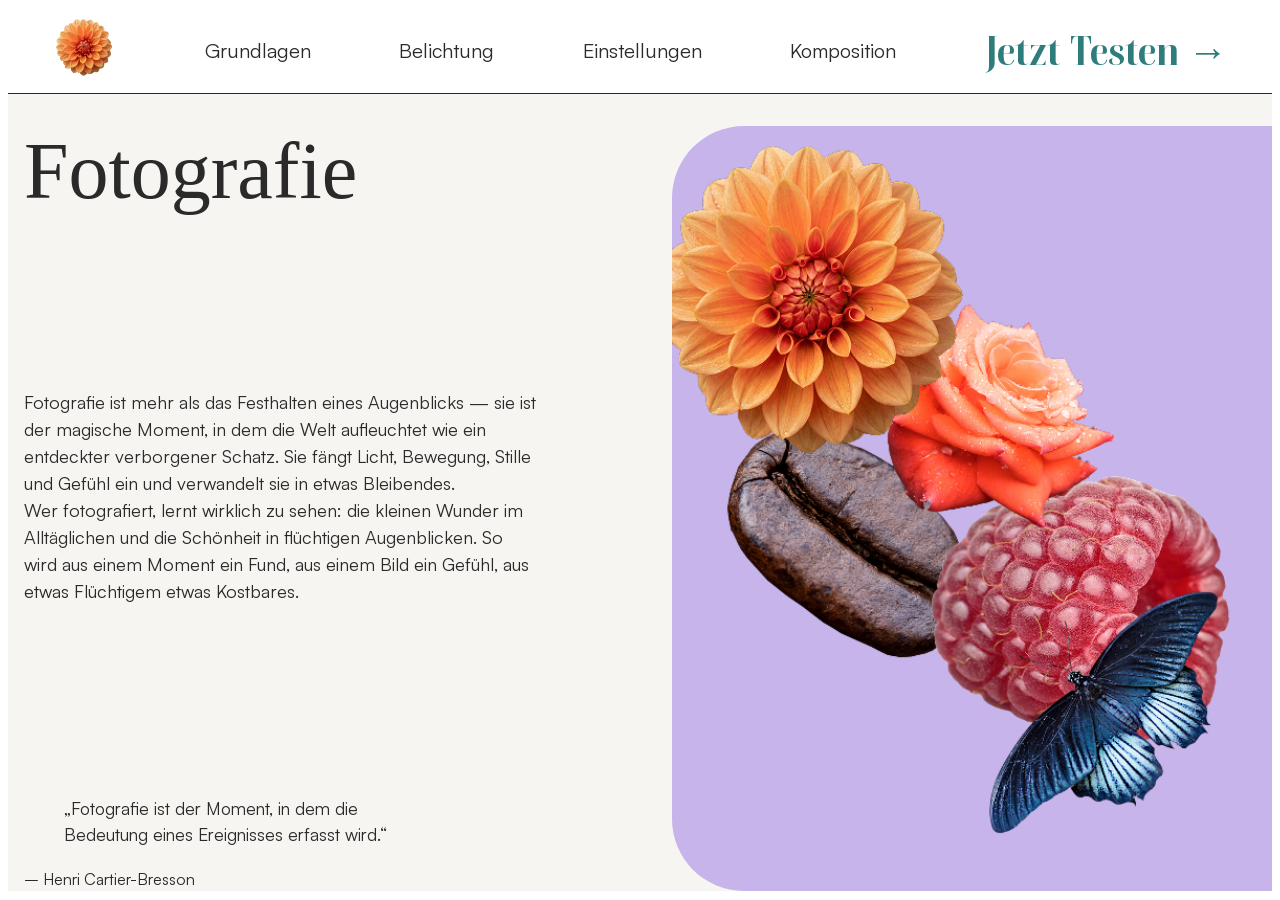
==== index.html @ fbe644ec "Add content and styling of hero-section" ====
<!DOCTYPE html>
<html lang="en">
<head>
    <meta charset="UTF-8">
    <meta name="viewport" content="width=device-width, initial-scale=1.0">
    <title>Document</title>
    <link rel="stylesheet" href="./styles.css">
</head>
<body>
    <header>
        <a href="./index.html"><img src="./img/figma/dalie_ausgeschnitten.png" alt="Dalie augeschnitten" class="icon"></a>
        <a href="./pages/grundlagen.html">Grundlagen</a>
        <a href="./pages/belichtung.html">Belichtung</a>
        <a href="./pages/einstellungen.html">Einstellungen</a>
        <a href="./pages/komposition.html">Komposition</a>
        <a href="./pages/einstellungen.html" class="callToAction">Jetzt Testen →</a>
    </header>

    <section class="photo-section">
  <div class="photo-text">
    <h2>Fotografie</h2>

    <p>
      Fotografie ist mehr als das Festhalten eines Augenblicks — sie ist der
      magische Moment, in dem die Welt aufleuchtet wie ein entdeckter verborgener
      Schatz. Sie fängt Licht, Bewegung, Stille und Gefühl ein und verwandelt sie
      in etwas Bleibendes. <br>
      Wer fotografiert, lernt wirklich zu sehen: die kleinen Wunder im
      Alltäglichen und die Schönheit in flüchtigen Augenblicken. So wird aus
      einem Moment ein Fund, aus einem Bild ein Gefühl, aus etwas Flüchtigem
      etwas Kostbares.
    </p>


    <div class="qoute">
        <blockquote>
          „Fotografie ist der Moment, in dem die Bedeutung eines Ereignisses erfasst wird.“
        </blockquote>
        <span class="author">– Henri Cartier-Bresson</span>
    </div>
  </div>

  <div class="photo-visual">
    <img src="./img/figma/hero-collage.png" alt="Collage aus Blume, Rose, Kaffeebohne, Himbeere und Schmetterling">
  </div>
</section>
</body>
</html>
---- styles.css ----
@font-face {
  font-family: 'Boska-Variable';
  src: url('../fonts/boska/Boska-Variable.woff2') format('woff2'),
       url('../fonts/boska/Boska-Variable.woff') format('woff'),
       url('../fonts/boska/Boska-Variable.ttf') format('truetype');
  font-weight: 200 900;
  font-display: swap;
  font-style: normal;
}

@font-face {
  font-family: 'Boska-VariableItalic';
  src: url('../fonts/boska/Boska-VariableItalic.woff2') format('woff2'),
       url('../fonts/boska/Boska-VariableItalic.woff') format('woff'),
       url('../fonts/boska/Boska-VariableItalic.ttf') format('truetype');
  font-weight: 200 900;
  font-display: swap;
  font-style: italic;
}

@font-face {
  font-family: 'Satoshi-Variable';
  src: url('../fonts/satoshi/Satoshi-Variable.woff2') format('woff2'),
       url('../fonts/satoshi/Satoshi-Variable.woff') format('woff'),
       url('../fonts/satoshi/Satoshi-Variable.ttf') format('truetype');
  font-weight: 300 900;
  font-display: swap;
  font-style: normal;
}

@font-face {
  font-family: 'Satoshi-VariableItalic';
  src: url('../fonts/satoshi/Satoshi-VariableItalic.woff2') format('woff2'),
       url('../fonts/satoshi/Satoshi-VariableItalic.woff') format('woff'),
       url('../fonts/satoshi/Satoshi-VariableItalic.ttf') format('truetype');
  font-weight: 300 900;
  font-display: swap;
  font-style: italic;
}



:root {
    --primary: #5F8F7B;
    --secundary: #2F7C7C;
    --background: #F6F5F1;
    --kreativ-akzent: #B8A7D9;
    --text: #2A2A2A;
}

img {
    max-width: 50vw;
}

h1 {
    font-family: Boska-Variable
}

p {
    font-family: Satoshi-Variable;
}

/* Header Styling */

header {
    display: flex;
    flex-direction: row;
    align-items: center;
    justify-content: space-around;
    border: var(--text),1px , solid;
    border-top-style: none;
    border-right-style: none;
    border-bottom-style: solid;
    border-left-style: none;
}

header a {
    text-decoration: none;
    color: var(--text);
    font-size: 20px;
    text-align: center;
    font-family: Satoshi-Variable;

}

.icon {
    width: 64px;
}

header .callToAction {
    font-size: 40px;
    color: var(--secundary);
    font-weight: bold;
    font-family: Boska-Variable;
}

/* Header Styling */

/* Hero Banner */

.photo-section {
  display: grid;
  grid-template-columns: 1fr 1fr;
  align-items: stretch;
  gap: 4rem;
  padding-top: 2rem;
  background: var(--background);
  min-height: 85vh;
}

.photo-text {
  display: flex;
  flex-direction: column;
  justify-content: space-between;
  padding-left: 1rem;
}

.photo-text h2 {
  margin: 0;
  font-size: 80px;
  font-family: "Cormorant Garamond", serif;
  font-weight: 500;
  color: var(--text);
}

.photo-text p {
  max-width: 32rem;
  line-height: 1.5;
  color: var(--text);
  font-size: 2vh;
}

.photo-text .qoute {
  margin: 0;
  max-width: 28rem;
  font-size: 1.1rem;
  line-height: 1.5;
  color: var(--text);
  font-family: Satoshi-Variable;
}

.photo-text .author {
  margin-top: 1rem;
  font-size: 1rem;
  color: var(--text);
}

.photo-visual {
  background: #c6b4ea;
  border-top-left-radius: 4.5rem;
  border-bottom-left-radius: 4.5rem;
  overflow: hidden;
  display: flex;
  align-items: center;
  justify-content: center;
  min-height: 650px;
}

.photo-visual img {
  height: 100%;
  object-fit: contain;
  display: block;
}

/* Ende Hero-Banner */

/* Styling Intention */
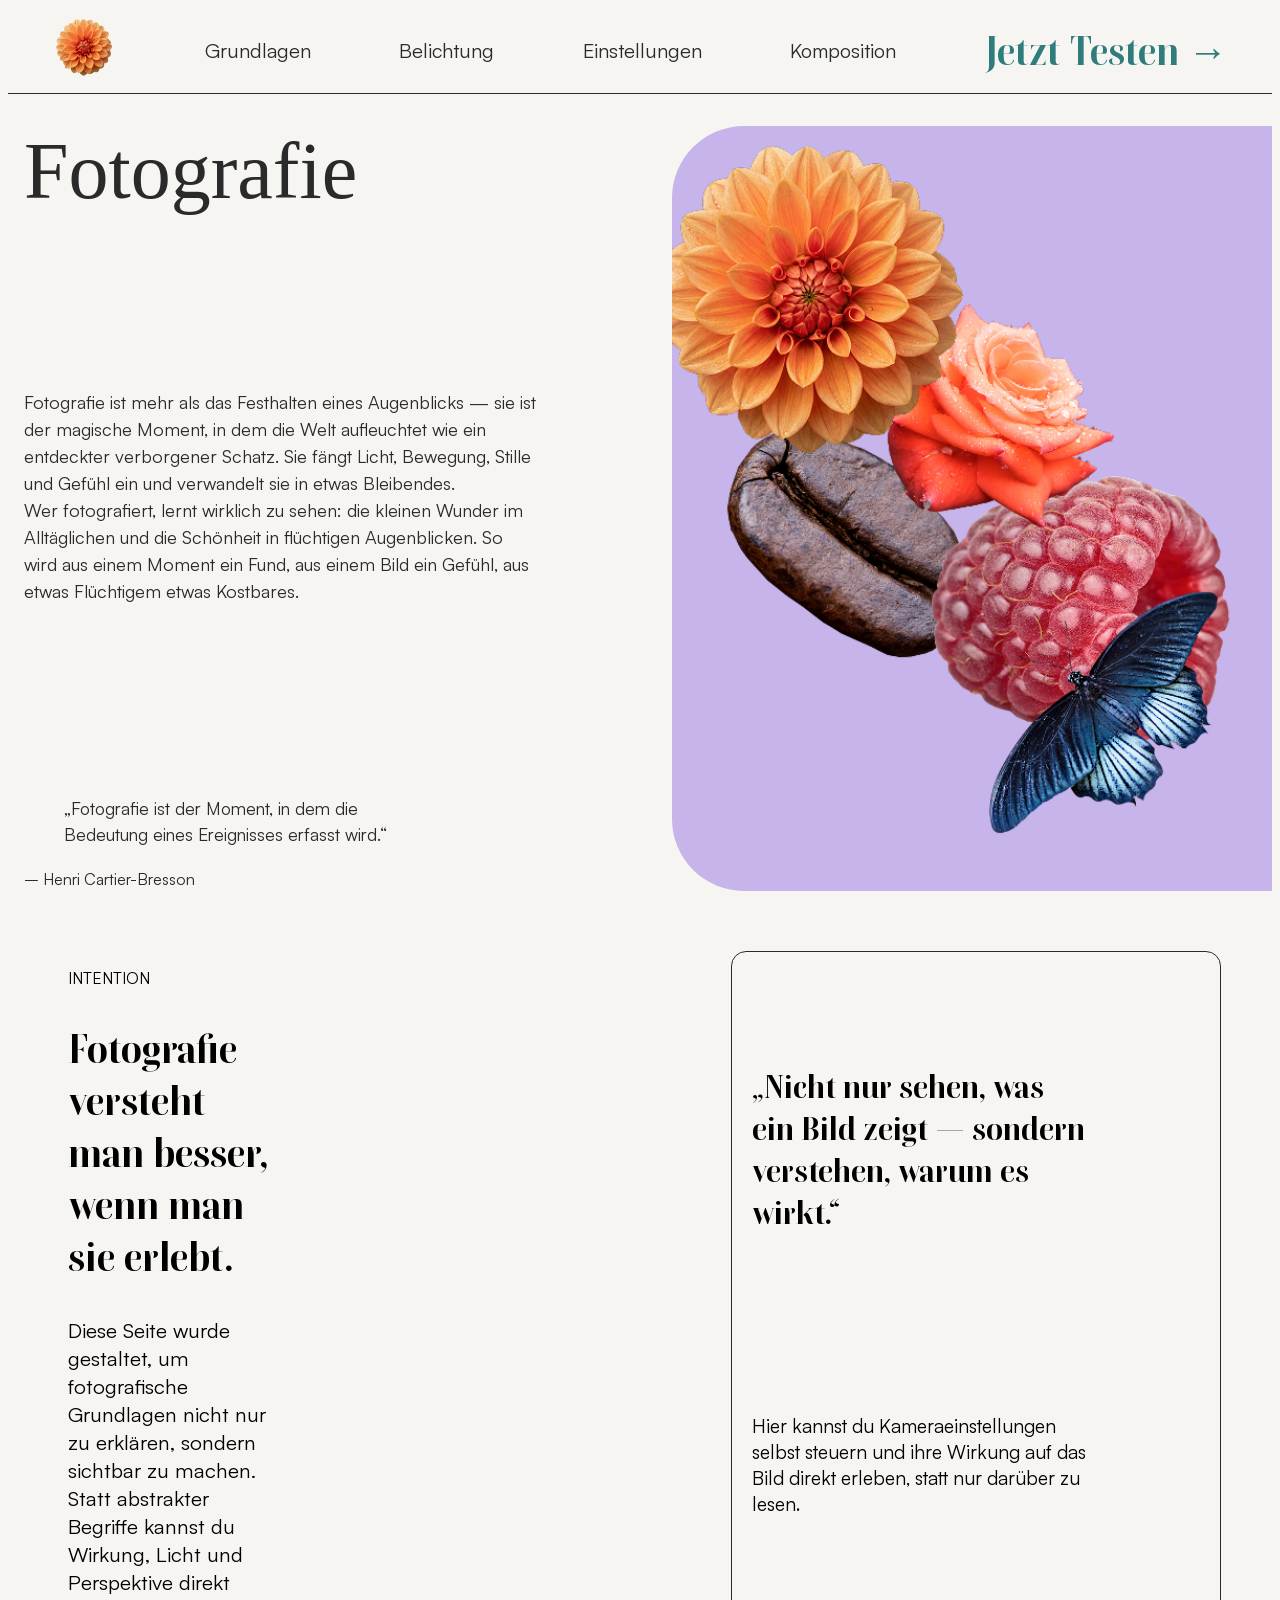
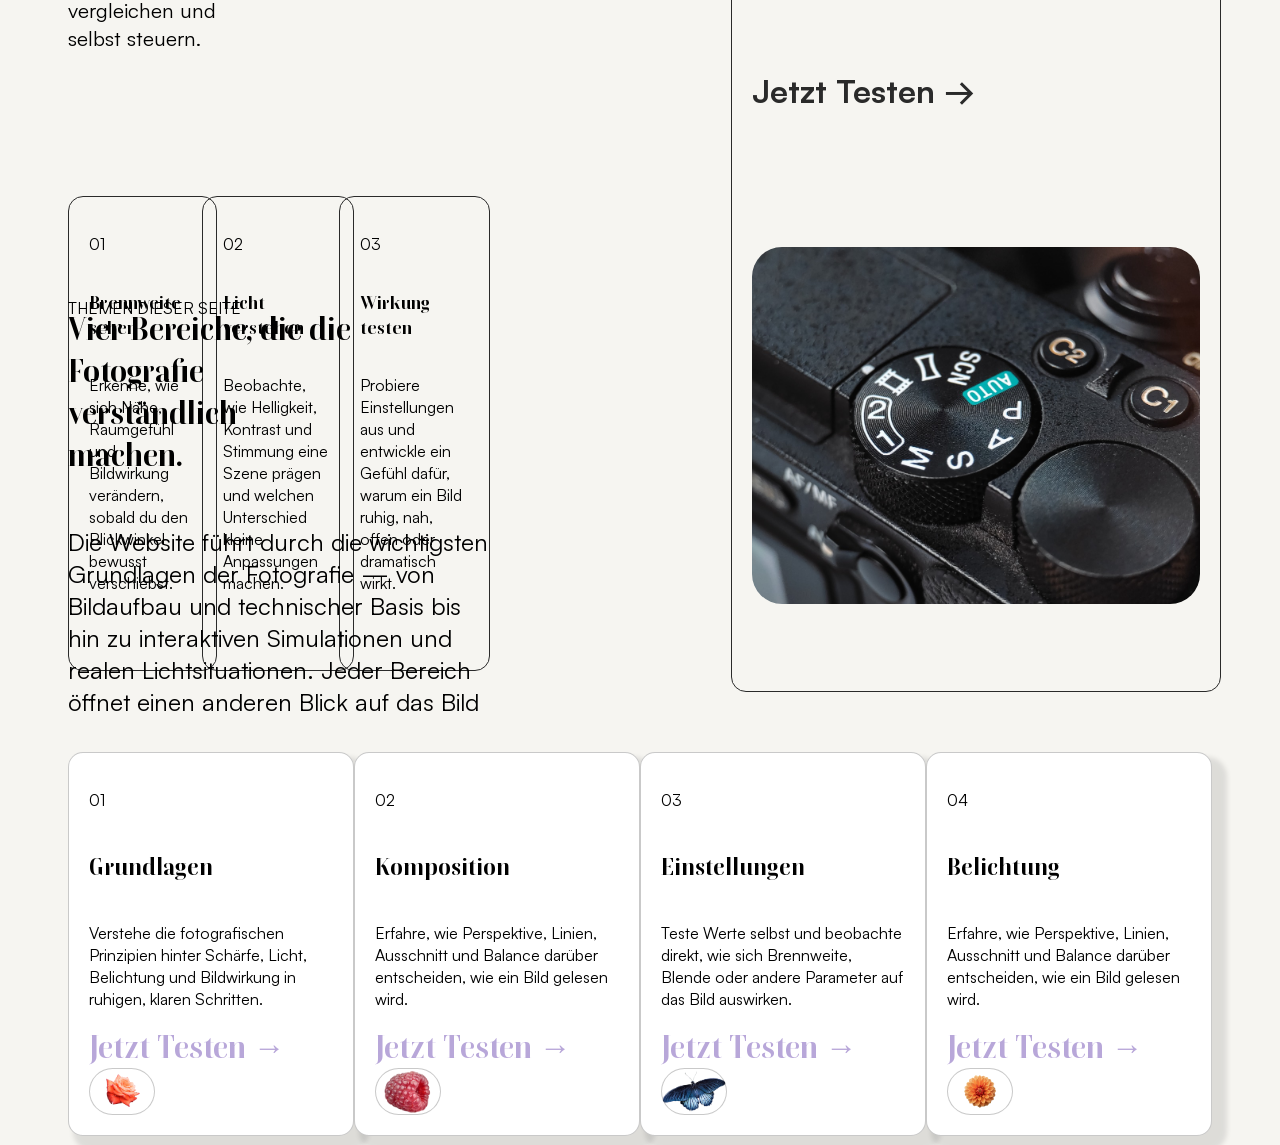
==== commit 9f4bac88: "Add styling to intention and topic section" ====
--- a/index.html
+++ b/index.html
@@ -7,42 +7,121 @@
     <link rel="stylesheet" href="./styles.css">
 </head>
 <body>
-    <header>
-        <a href="./index.html"><img src="./img/figma/dalie_ausgeschnitten.png" alt="Dalie augeschnitten" class="icon"></a>
-        <a href="./pages/grundlagen.html">Grundlagen</a>
-        <a href="./pages/belichtung.html">Belichtung</a>
-        <a href="./pages/einstellungen.html">Einstellungen</a>
-        <a href="./pages/komposition.html">Komposition</a>
-        <a href="./pages/einstellungen.html" class="callToAction">Jetzt Testen →</a>
-    </header>
+  <header>
+      <a href="./index.html"><img src="./img/figma/dalie_ausgeschnitten.png" alt="Dalie augeschnitten" class="icon"></a>
+      <a href="./pages/grundlagen.html">Grundlagen</a>
+      <a href="./pages/belichtung.html">Belichtung</a>
+      <a href="./pages/einstellungen.html">Einstellungen</a>
+      <a href="./pages/komposition.html">Komposition</a>
+      <a href="./pages/einstellungen.html" class="callToAction">Jetzt Testen →</a>
+  </header>
 
-    <section class="photo-section">
-  <div class="photo-text">
-    <h2>Fotografie</h2>
+  <section class="photo-section">
+<div class="photo-text">
+  <h2>Fotografie</h2>
 
-    <p>
-      Fotografie ist mehr als das Festhalten eines Augenblicks — sie ist der
-      magische Moment, in dem die Welt aufleuchtet wie ein entdeckter verborgener
-      Schatz. Sie fängt Licht, Bewegung, Stille und Gefühl ein und verwandelt sie
-      in etwas Bleibendes. <br>
-      Wer fotografiert, lernt wirklich zu sehen: die kleinen Wunder im
-      Alltäglichen und die Schönheit in flüchtigen Augenblicken. So wird aus
-      einem Moment ein Fund, aus einem Bild ein Gefühl, aus etwas Flüchtigem
-      etwas Kostbares.
-    </p>
+  <p>
+    Fotografie ist mehr als das Festhalten eines Augenblicks — sie ist der
+    magische Moment, in dem die Welt aufleuchtet wie ein entdeckter verborgener
+    Schatz. Sie fängt Licht, Bewegung, Stille und Gefühl ein und verwandelt sie
+    in etwas Bleibendes. <br>
+    Wer fotografiert, lernt wirklich zu sehen: die kleinen Wunder im
+    Alltäglichen und die Schönheit in flüchtigen Augenblicken. So wird aus
+    einem Moment ein Fund, aus einem Bild ein Gefühl, aus etwas Flüchtigem
+    etwas Kostbares.
+  </p>
 
 
-    <div class="qoute">
-        <blockquote>
-          „Fotografie ist der Moment, in dem die Bedeutung eines Ereignisses erfasst wird.“
-        </blockquote>
-        <span class="author">– Henri Cartier-Bresson</span>
+  <div class="qoute">
+      <blockquote>
+        „Fotografie ist der Moment, in dem die Bedeutung eines Ereignisses erfasst wird.“
+      </blockquote>
+      <span class="author">– Henri Cartier-Bresson</span>
+  </div>
+</div>
+
+<div class="photo-visual">
+  <img src="./img/figma/hero-collage.png" alt="Collage aus Blume, Rose, Kaffeebohne, Himbeere und Schmetterling">
+</div>
+  </section>
+
+  <section class="intention">
+    <div class="intentionText">
+      <div class="intentionTextContainer">
+        <p class="eyebrow">INTENTION</p>
+        <h2 class="intentionHeading">Fotografie versteht man besser, wenn man sie erlebt.</h2>
+        <p class="intentionCopy">Diese Seite wurde gestaltet, um fotografische Grundlagen nicht nur zu erklären, sondern sichtbar zu machen. Statt abstrakter Begriffe kannst du Wirkung, Licht und Perspektive direkt vergleichen und selbst steuern.</p>
+      </div>
+      <div class="intentionCardContainer">
+        <article class="intentionCard">
+          <p class="cardEyebbrow">01</p>
+          <h3 class="cardHeading">Brennweite sehen</h3>
+          <p class="cardText">Erkenne, wie sich Nähe, Raumgefühl und Bildwirkung verändern, sobald du den Blickwinkel bewusst verschiebst.</p>
+        </article>
+        <article class="intentionCard">
+          <p class="cardEyebbrow">02</p>
+          <h3 class="cardHeading">Licht verstehen</h3>
+          <p class="cardText">Beobachte, wie Helligkeit, Kontrast und Stimmung eine Szene prägen und welchen Unterschied kleine Anpassungen machen.</p>
+        </article>
+        <article class="intentionCard">
+          <p class="cardEyebbrow">03</p>
+          <h3 class="cardHeading">Wirkung testen</h3>
+          <p class="cardText">Probiere Einstellungen aus und entwickle ein Gefühl dafür, warum ein Bild ruhig, nah, offen oder dramatisch wirkt.</p>
+        </article>
+      </div>
     </div>
-  </div>
+    <div class="intentionKachel">
+      <h2 class="intentionKachelHeading">
+        „Nicht nur sehen, was ein Bild zeigt — sondern verstehen, warum es wirkt.“
+      </h2>
+      <p class="intentionKachelCopy">Hier kannst du Kameraeinstellungen selbst steuern und ihre Wirkung auf das Bild direkt erleben, statt nur darüber zu lesen.</p>
+      <a href="./pages/einstellungen.html" class="intentionKachelLink">Jetzt Testen →</a>
+      <div class="intentionKachelImg"></div>
+    </div>
 
-  <div class="photo-visual">
-    <img src="./img/figma/hero-collage.png" alt="Collage aus Blume, Rose, Kaffeebohne, Himbeere und Schmetterling">
-  </div>
-</section>
+    
+  </section>
+
+  <section class="topics">
+    <p class="eyebrow">THEMEN DIESER SEITE</p>
+
+    <div class="topicGrid">
+      <h2 class="topicHeading">Vier Bereiche, die die Fotografie verständlich machen.</h2>
+      <p class="topicText">Die Website führt durch die wichtigsten Grundlagen der Fotografie — von Bildaufbau und technischer Basis bis hin zu interaktiven Simulationen und realen Lichtsituationen. Jeder Bereich öffnet einen anderen Blick auf das Bild</p>
+      
+      <article class="topicCard firstCard">
+        <p class="topicNumber">01</p>
+        <h3 class="cardHeading">Grundlagen</h3>
+        <p class="cardText">Verstehe die fotografischen Prinzipien hinter Schärfe, Licht, Belichtung und Bildwirkung in ruhigen, klaren Schritten.</p>
+        <a href="./pages/grundlagen.html" class="topicLink">Jetzt Testen →</a>
+        <div class="topicIcon1"></div>
+      
+      </article>
+      <article class="topicCard secondCard">
+        <p class="topicNumber">02</p>
+        <h3 class="cardHeading">Komposition</h3>
+        <p class="cardText">Erfahre, wie Perspektive, Linien, Ausschnitt und Balance darüber entscheiden, wie ein Bild gelesen wird.</p>
+        <a href="./pages/komposition.html" class="topicLink">Jetzt Testen →</a>
+        <div class="topicIcon2"></div>
+      
+      </article>
+      <article class="topicCard thirdCard">
+        <p class="topicNumber">03</p>
+        <h3 class="cardHeading">Einstellungen</h3>
+        <p class="cardText">Teste Werte selbst und beobachte direkt, wie sich Brennweite, Blende oder andere Parameter auf das Bild auswirken.</p>
+        <a href="./pages/einstellungen.html" class="topicLink">Jetzt Testen →</a>
+        <div class="topicIcon3"></div>
+      </article>
+      
+      <article class="topicCard fourthCard">
+        <p class="topicNumber">04</p>
+        <h3 class="cardHeading">Belichtung</h3>
+        <p class="cardText">Erfahre, wie Perspektive, Linien, Ausschnitt und Balance darüber entscheiden, wie ein Bild gelesen wird.</p>
+        <a href="./pages/belichtung.html" class="topicLink">Jetzt Testen →</a>
+        <div class="topicIcon4"></div>
+      </article>
+    </div>
+  </section>
+
 </body>
 </html>
--- a/styles.css
+++ b/styles.css
@@ -46,15 +46,21 @@
     --background: #F6F5F1;
     --kreativ-akzent: #B8A7D9;
     --text: #2A2A2A;
+    --cardOutline: rgba(42, 42, 42, 0.25);
+}
+
+body {
+  background-color: var(--background);
 }
 
 img {
     max-width: 50vw;
 }
 
-h1 {
+h1, h2, h3, h4, h5, h6 {
     font-family: Boska-Variable
 }
+
 
 p {
     font-family: Satoshi-Variable;
@@ -166,4 +172,224 @@
 
 /* Styling Intention */
 
-
+.intention {
+  display: grid;
+  grid-template-columns: 4fr 3fr;
+  padding: 60px;
+  height: calc(100vh - 30px);
+  background-color: var(--background);
+  gap: 20vw;
+}
+
+.intentionText{
+  display: grid;
+  grid-template-rows: 1fr 1fr;
+  justify-items: space-between;
+  height: 100%;
+}
+
+.intentionHeading {
+  font-size: 2.5rem;
+  width: 50%;
+}
+
+.intentionCopy {
+  width: 50%;
+  font-size: 1.3rem;
+}
+
+.intentionCardContainer {
+  display: grid;
+  grid-template-columns: 1fr 1fr 1fr;
+  align-items: center;
+}
+
+.intentionCard {
+  width: 80%;
+  height: 60%;
+  display: flex;
+  flex-direction: column;
+  border: solid, 0.7px, var(--text);
+  padding: 20px;
+  border-radius: 15px;
+}
+
+.intentionKachel {
+  height: 100%;
+  display: flex;
+  flex-direction: column;
+  justify-content: space-around;
+  border: solid, 0.25px, var(--text);
+  padding: 20px;
+  border-radius: 15px;
+  max-height: 90%;
+  
+}
+
+.intentionKachelHeading, .intentionKachelCopy {
+  width: 75%;
+}
+
+.intentionKachelHeading {
+  font-size: 2rem;
+}
+
+.intentionKachelCopy{
+  font-size: 1.2rem;
+}
+
+.intentionKachelLink {
+  text-decoration: none;
+  font-size: 2rem;
+  font-weight: bold;
+  color: var(--text);
+  font-family: Satoshi-Variable;
+}
+
+.intentionKachelImg {
+      width: 448px;
+    height: 357px;
+    background: url(./img/figma/modirad.jpeg);
+    background-repeat: no-repeat;
+    background-position: center center;
+    background-size: cover;
+    opacity: 1;
+    border-top-left-radius: 30px;
+    border-top-right-radius: 30px;
+    border-bottom-left-radius: 30px;
+    border-bottom-right-radius: 30px;
+    overflow: hidden;
+}
+
+/* Ende der Intentions-Sektion */
+
+/* Styling Themen */
+
+.topics {
+  height: calc(100vh - 60px);
+  padding: 0px 60px 0px 60px;
+  background-color: var(--background);
+
+}
+
+.topicGrid {
+  display: grid;
+  grid-template-columns: 1fr 1fr 1fr 1fr;
+  grid-template-rows: 1fr 1fr 3fr;
+  grid-template-areas:
+              "heading heading . ."
+              "text text . ."
+              "card1 card2 card3 card4";
+  align-content: center;
+  height: 90%;
+  align-items: center;
+}
+
+.topicHeading {
+  grid-area: heading;
+}
+
+.topicText {
+  grid-area: text;
+}
+
+.firstCard {
+  grid-area: card1;
+  justify-self: center;
+}
+
+.secondCard {
+  grid-area: card2;
+  justify-self: center;
+}
+
+.thirdCard {
+  grid-area: card3;
+  justify-self: center;
+}
+
+.fourthCard {
+  grid-area: card4;
+  justify-self: center;
+}
+
+.topicHeading{
+  width: 50%;
+  font-size: 2rem;
+}
+
+.topicText {
+  width: 75%;
+  font-size: 1.5rem;
+}
+
+.topicCard {
+  padding: 20px;
+
+  border: solid 1px var(--cardOutline);
+  border-radius: 15px;
+  background-color: white;
+  box-shadow: 10px 10px 5px 5px rgba(0,0,0,0.1);
+  display: flex;
+  flex-direction: column;
+  justify-content: space-around;
+  max-width: 300px;
+  height: 85%;
+}
+
+.topicCard .cardHeading {
+  font-size: 1.5rem;
+}
+
+.topicCard .topicLink {
+  text-decoration: none;
+  color: var(--kreativ-akzent);
+  font-family: Boska-Variable;
+  font-weight: bold;
+  font-size: 2rem;
+}
+
+.topicIcon1 {
+  background-image: url(./img/figma/lancier-rose-7698947.png);
+  width: 64px;
+  height: 64px;
+  background-repeat: no-repeat;
+  background-position: center center;
+  background-size: contain;
+  border: solid 1px var(--cardOutline);
+  border-radius: 100px;
+}
+
+.topicIcon2 {
+  background-image: url(./img/figma/himbeere_ausgeschnitten_genau.png);
+  width: 64px;
+  height: 64px;
+  background-repeat: no-repeat;
+  background-position: center center;
+  background-size: contain;
+  border: solid 1px var(--cardOutline);
+  border-radius: 100px;
+}
+
+.topicIcon3 {
+  background-image: url(./img/figma/schmetterling_blau_freigestellt.png);
+  width: 64px;
+  height: 64px;
+  background-repeat: no-repeat;
+  background-position: center center;
+  background-size: contain;
+  border: solid 1px var(--cardOutline);
+  border-radius: 100px;
+}
+
+.topicIcon4 {
+  background-image: url(./img/figma/dalie_ausgeschnitten.png);
+  width: 64px;
+  height: 64px;
+  background-repeat: no-repeat;
+  background-position: center center;
+  background-size: contain;
+  border: solid 1px var(--cardOutline);
+  border-radius: 100px;
+}
+
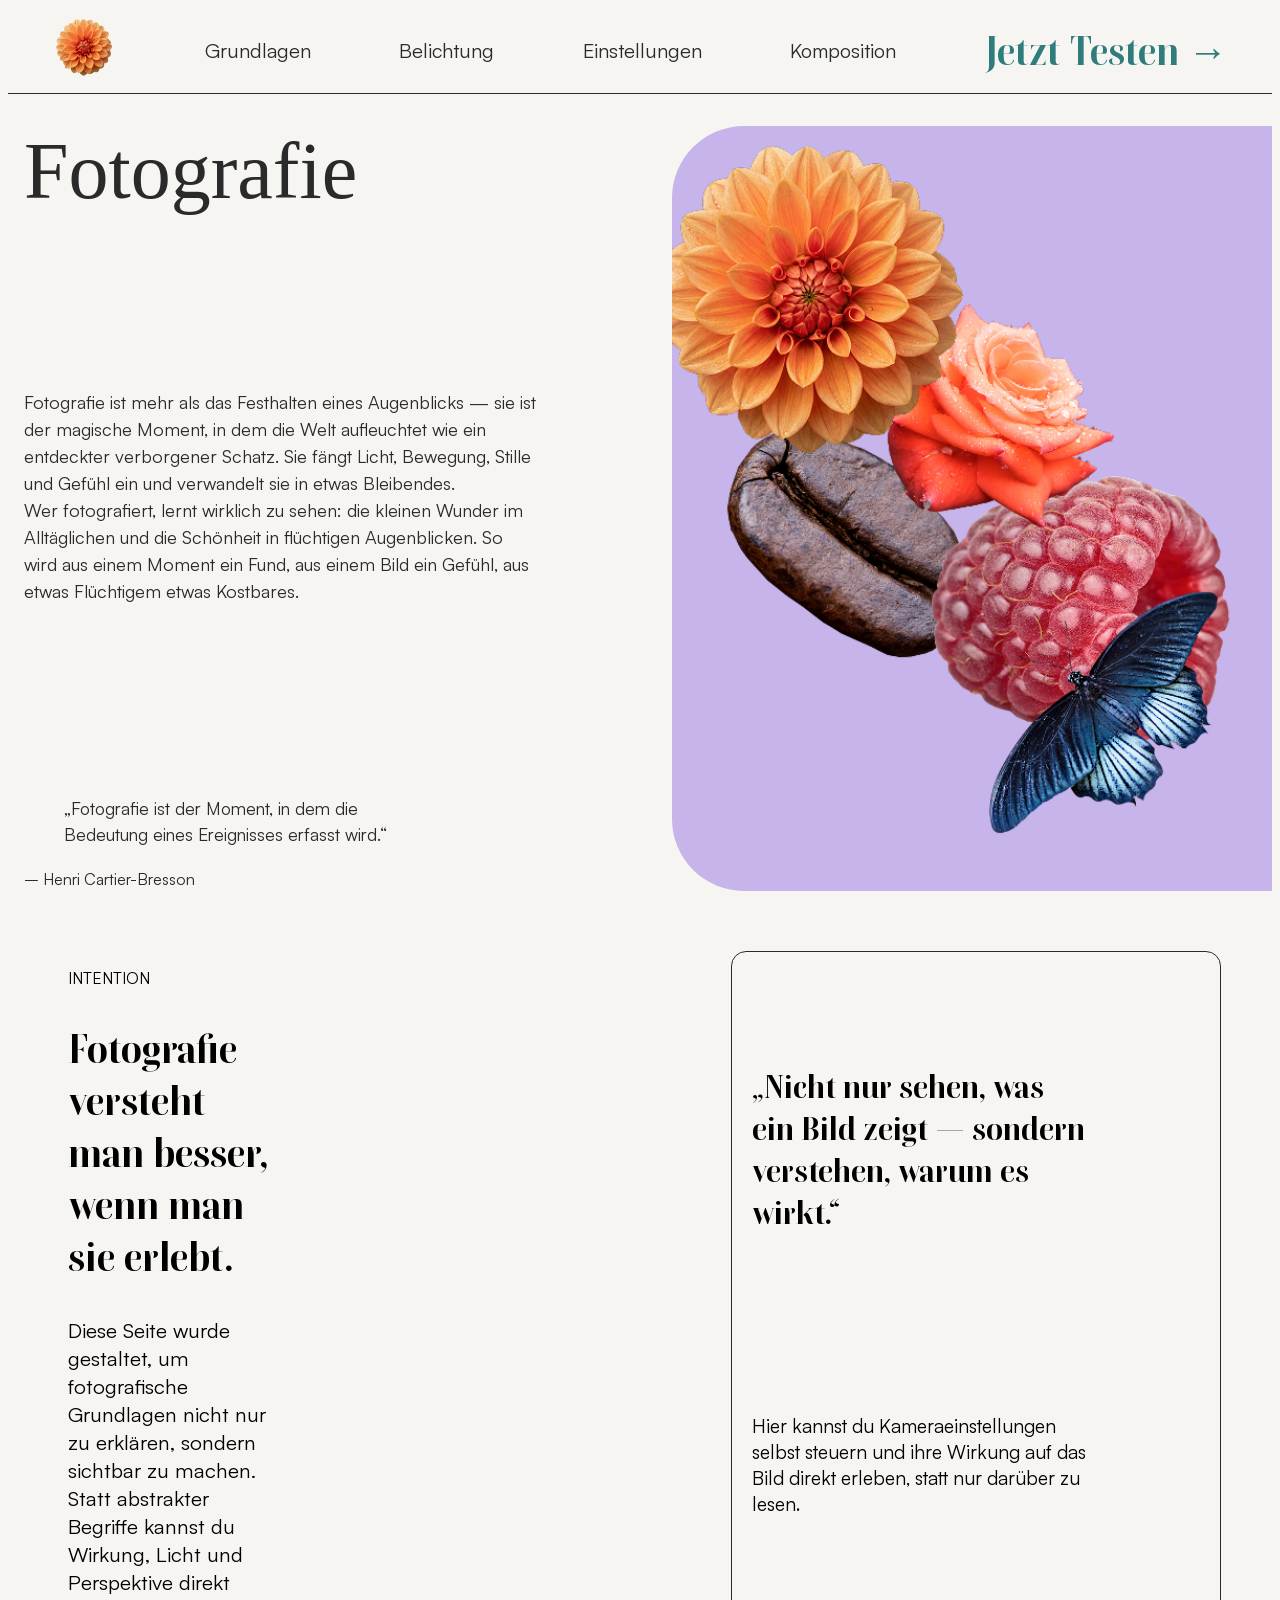
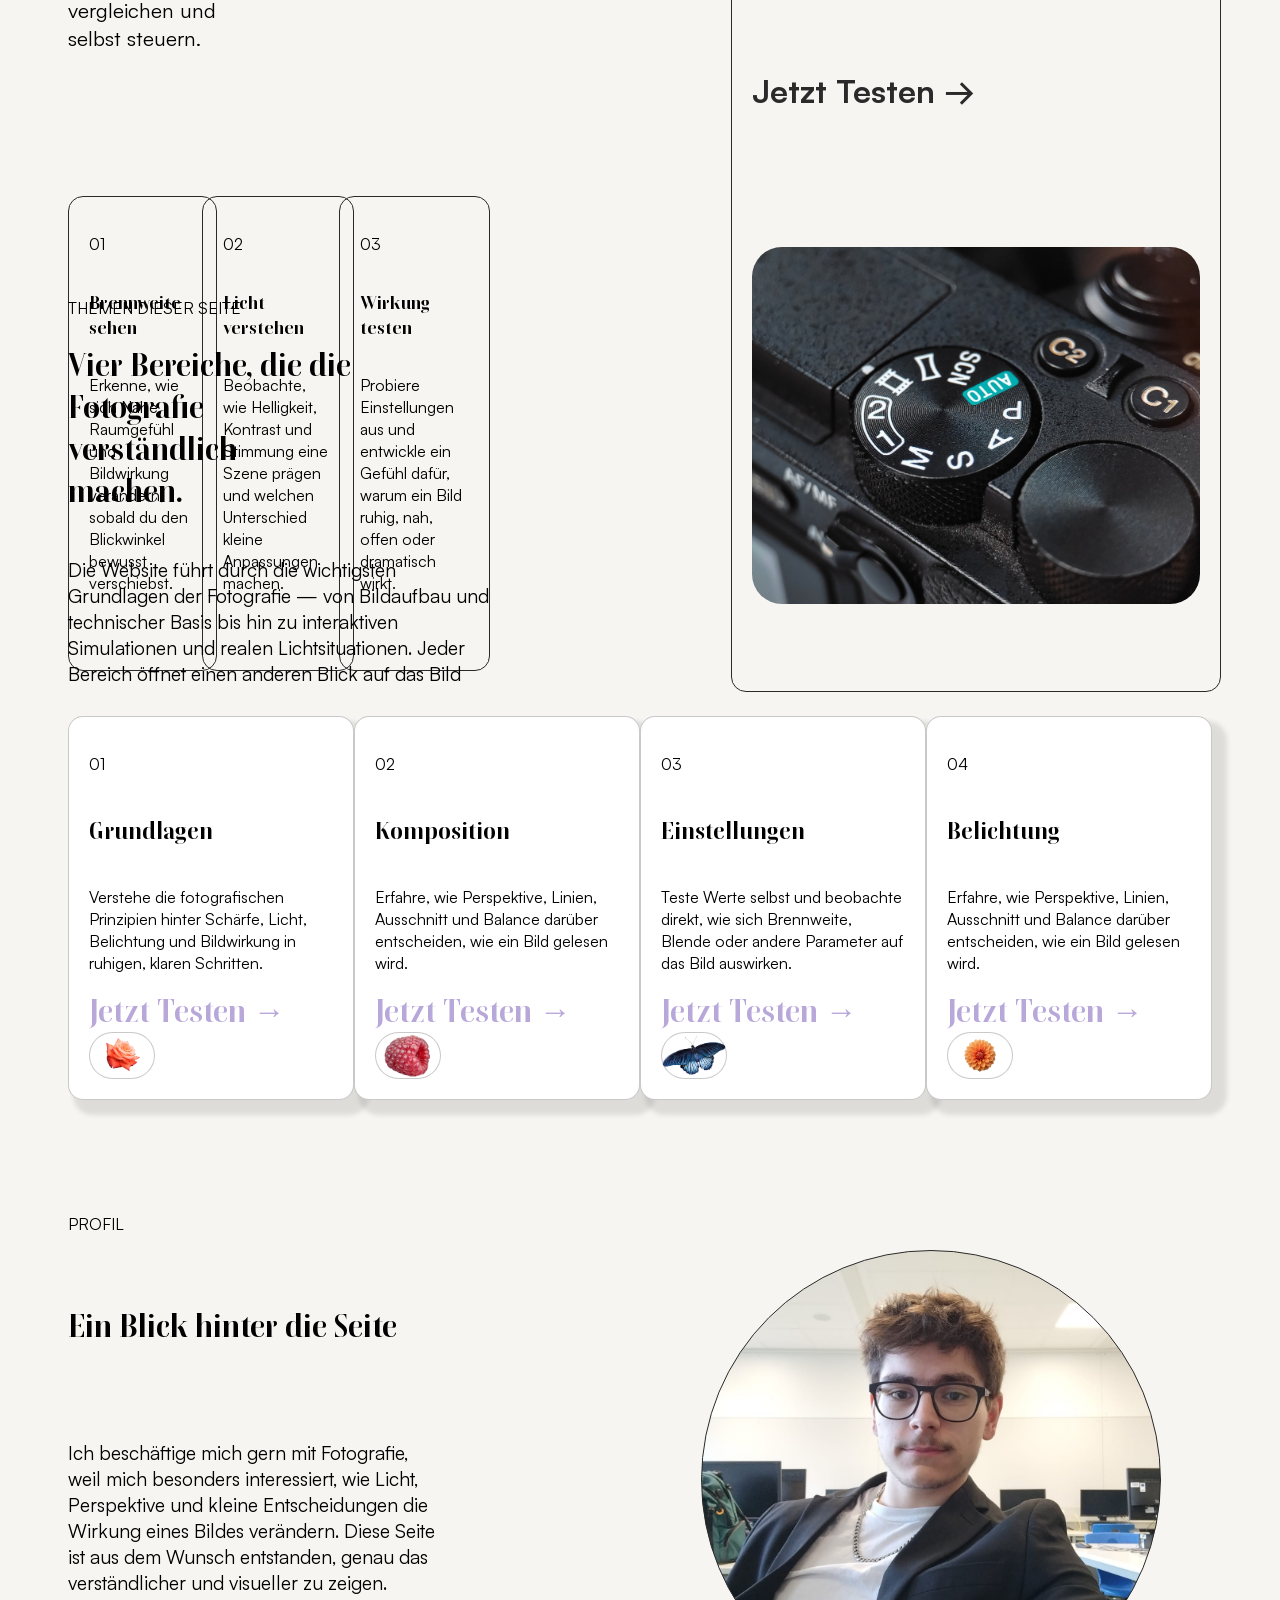
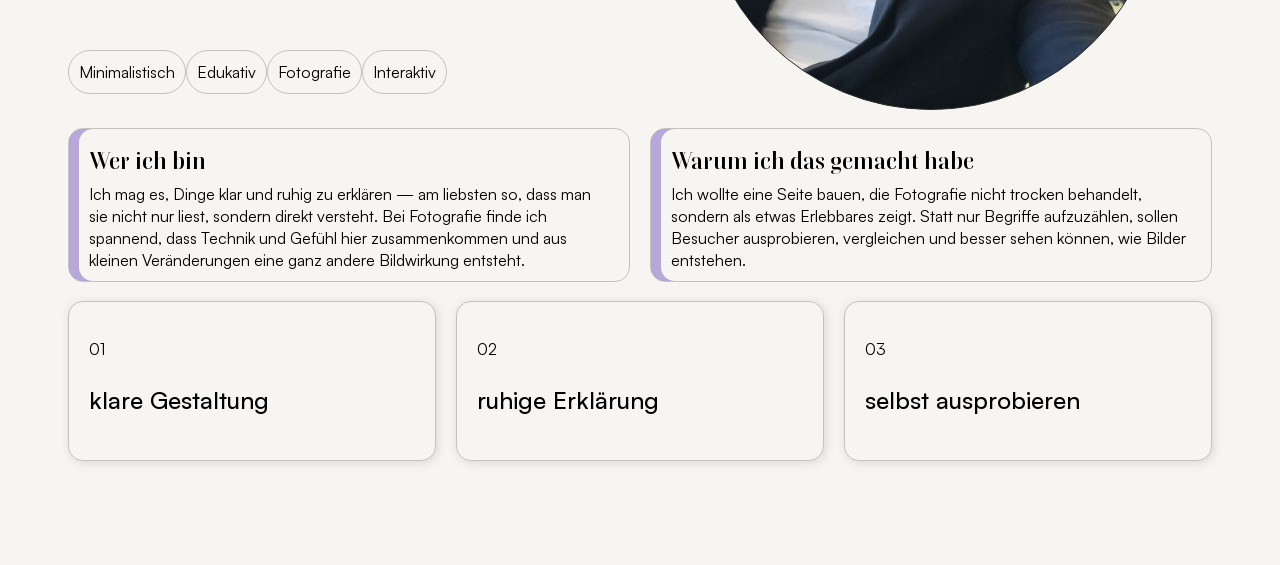
==== commit 7a625d50: "Add styling and content to profil section" ====
--- a/index.html
+++ b/index.html
@@ -123,5 +123,45 @@
     </div>
   </section>
 
+  <section class="profil">
+    <p class="eyebrow">PROFIL</p>
+    <div class="profilGrid">
+      
+    <h2 class="profilHeading">Ein Blick hinter die Seite</h2>
+    
+    <p class="profilText">Ich beschäftige mich gern mit Fotografie, weil mich besonders interessiert, wie Licht, Perspektive und kleine Entscheidungen die Wirkung eines Bildes verändern. Diese Seite ist aus dem Wunsch entstanden, genau das verständlicher und visueller zu zeigen.</p>
+    
+    <div class="profilPicture"></div>
+
+    <div class="profilTagContainer">
+      <article class="profilTag">Minimalistisch</article>
+      <article class="profilTag">Edukativ</article>
+      <article class="profilTag">Fotografie</article>
+      <article class="profilTag">Interaktiv</article>
+    </div>
+
+    <article class="profilArticle profilArticle1">
+      <p class="profilArticleHeading">Wer ich bin</p>
+      <p class="profilArticleText">Ich mag es, Dinge klar und ruhig zu erklären — am liebsten so, dass man sie nicht nur liest, sondern direkt versteht. Bei Fotografie finde ich spannend, dass Technik und Gefühl hier zusammenkommen und aus kleinen Veränderungen eine ganz andere Bildwirkung entsteht.</p>
+    </article>
+    <article class="profilArticle profilArticle2">
+      <p class="profilArticleHeading">Warum ich das gemacht habe</p>
+      <p class="profilArticleText">Ich wollte eine Seite bauen, die Fotografie nicht trocken behandelt, sondern als etwas Erlebbares zeigt. Statt nur Begriffe aufzuzählen, sollen Besucher ausprobieren, vergleichen und besser sehen können, wie Bilder entstehen.</p>
+    </article>
+    <article class="profilBox profilBox01">
+      <p class="articleBoxHeading">01</p>
+      <p class="articleBoxText">klare Gestaltung</p>
+    </article>
+    <article class="profilBox profilBox02">
+      <p class="articleBoxHeading">02</p>
+      <p class="articleBoxText">ruhige Erklärung</p>
+    </article>
+    <article class="profilBox profilBox03">
+      <p class="articleBoxHeading">03</p>
+      <p class="articleBoxText">selbst ausprobieren</p>
+    </article>
+    </div>
+  </section>
+
 </body>
 </html>
--- a/styles.css
+++ b/styles.css
@@ -287,10 +287,14 @@
 
 .topicHeading {
   grid-area: heading;
+  width: 50%;
+  font-size: 2rem;
 }
 
 .topicText {
   grid-area: text;
+  width: 75%;
+  font-size: 1.2rem;
 }
 
 .firstCard {
@@ -311,16 +315,6 @@
 .fourthCard {
   grid-area: card4;
   justify-self: center;
-}
-
-.topicHeading{
-  width: 50%;
-  font-size: 2rem;
-}
-
-.topicText {
-  width: 75%;
-  font-size: 1.5rem;
 }
 
 .topicCard {
@@ -393,3 +387,124 @@
   border-radius: 100px;
 }
 
+/* End of topic-styling */
+
+/* Profil styling */
+
+.profil {
+  padding: 60px;
+  height: 100vh;
+}
+
+.profilGrid {
+  display: grid;
+  grid-template-columns: repeat(6, 1fr);
+  grid-template-rows: 2fr 2fr 1fr 2fr 2fr; 
+  height: 90%;
+  grid-template-areas:
+  "heading heading . picture picture picture"
+  "text text . picture picture picture"
+  "tags tags . picture picture picture"
+  "ich ich ich warum warum warum"
+  "box01 box01 box02 box02 box03 box03";
+  align-items: center;
+  gap: 20px;
+}
+
+.profilHeading {
+  grid-area: heading;
+  font-size: 2rem;
+}
+
+.profilText {
+  grid-area: text;
+  font-size: 1.2rem;
+}
+
+.profilPicture {
+  grid-area: picture;
+}
+
+.profilTagContainer {
+  grid-area: tags;
+  display: flex;
+  justify-content: space-between;
+  align-items: center;
+}
+
+.profilTagContainer > .profilTag {
+  padding: 10px;
+  border: solid, 1px, var(--cardOutline);
+  border-radius: 100px;
+  font-family: Satoshi-Variable
+}
+
+.profilArticle {
+  box-shadow: inset 10px 0px 0px 0px var(--kreativ-akzent);
+  border: solid 1px var(--cardOutline);
+  height: calc(100% - 40px);
+  border-radius: 15px;
+  padding: 20px;
+  display: flex;
+  flex-direction: column;
+  justify-content: space-evenly;
+}
+
+.profilArticleHeading {
+  font-family: Boska-Variable;
+  font-weight: 600;
+  font-size: 1.5rem;
+  margin-bottom: -10px;
+  margin-top: -5px;
+}
+
+.profilArticleText {
+  margin-bottom: -10px;
+}
+
+.profilArticle1 {
+  grid-area: ich;
+}
+
+.profilArticle2 {
+  grid-area: warum;
+}
+
+.profilBox {
+  border: solid 1px var(--cardOutline);
+  border-radius: 15px;
+  padding: 20px;
+  box-shadow: 1.5px 1.5px 10px 1px rgba(0,0,0,0.1);
+}
+
+.profilBox01 {
+ grid-area: box01;
+}
+
+.profilBox02 {
+  grid-area: box02;
+}
+
+.profilBox03 {
+  grid-area: box03;
+}
+
+.articleBoxText {
+  font-weight: 500;
+  font-size: 1.5rem;
+}
+
+.profilPicture {
+  height: 100%;
+  width: auto;
+  aspect-ratio: 1;
+  border: #2A2A2A solid 1px;
+  justify-self: center;
+  border-radius: 1000px;
+  background-image: url(./img/figma/profilbild.jpeg);
+  background-repeat: no-repeat;
+  background-position: center center;
+  background-size: cover;
+
+}
+
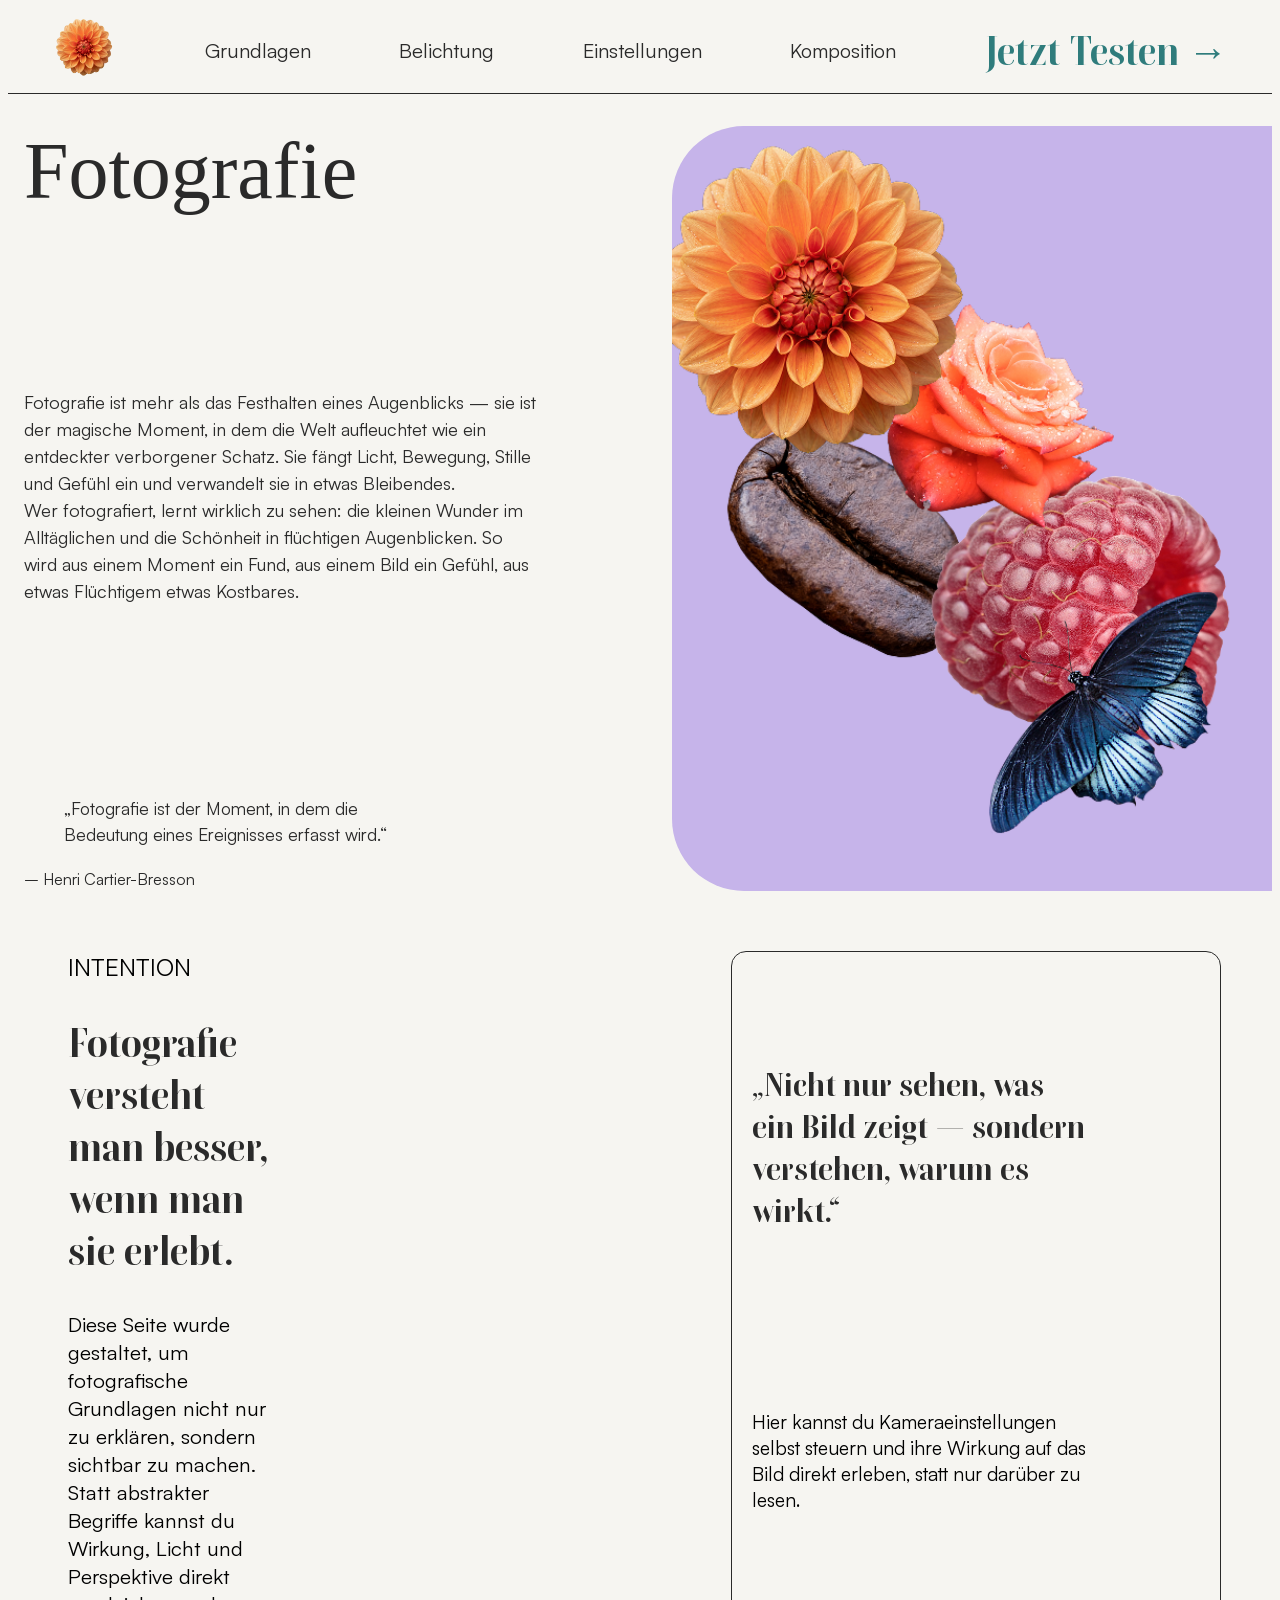
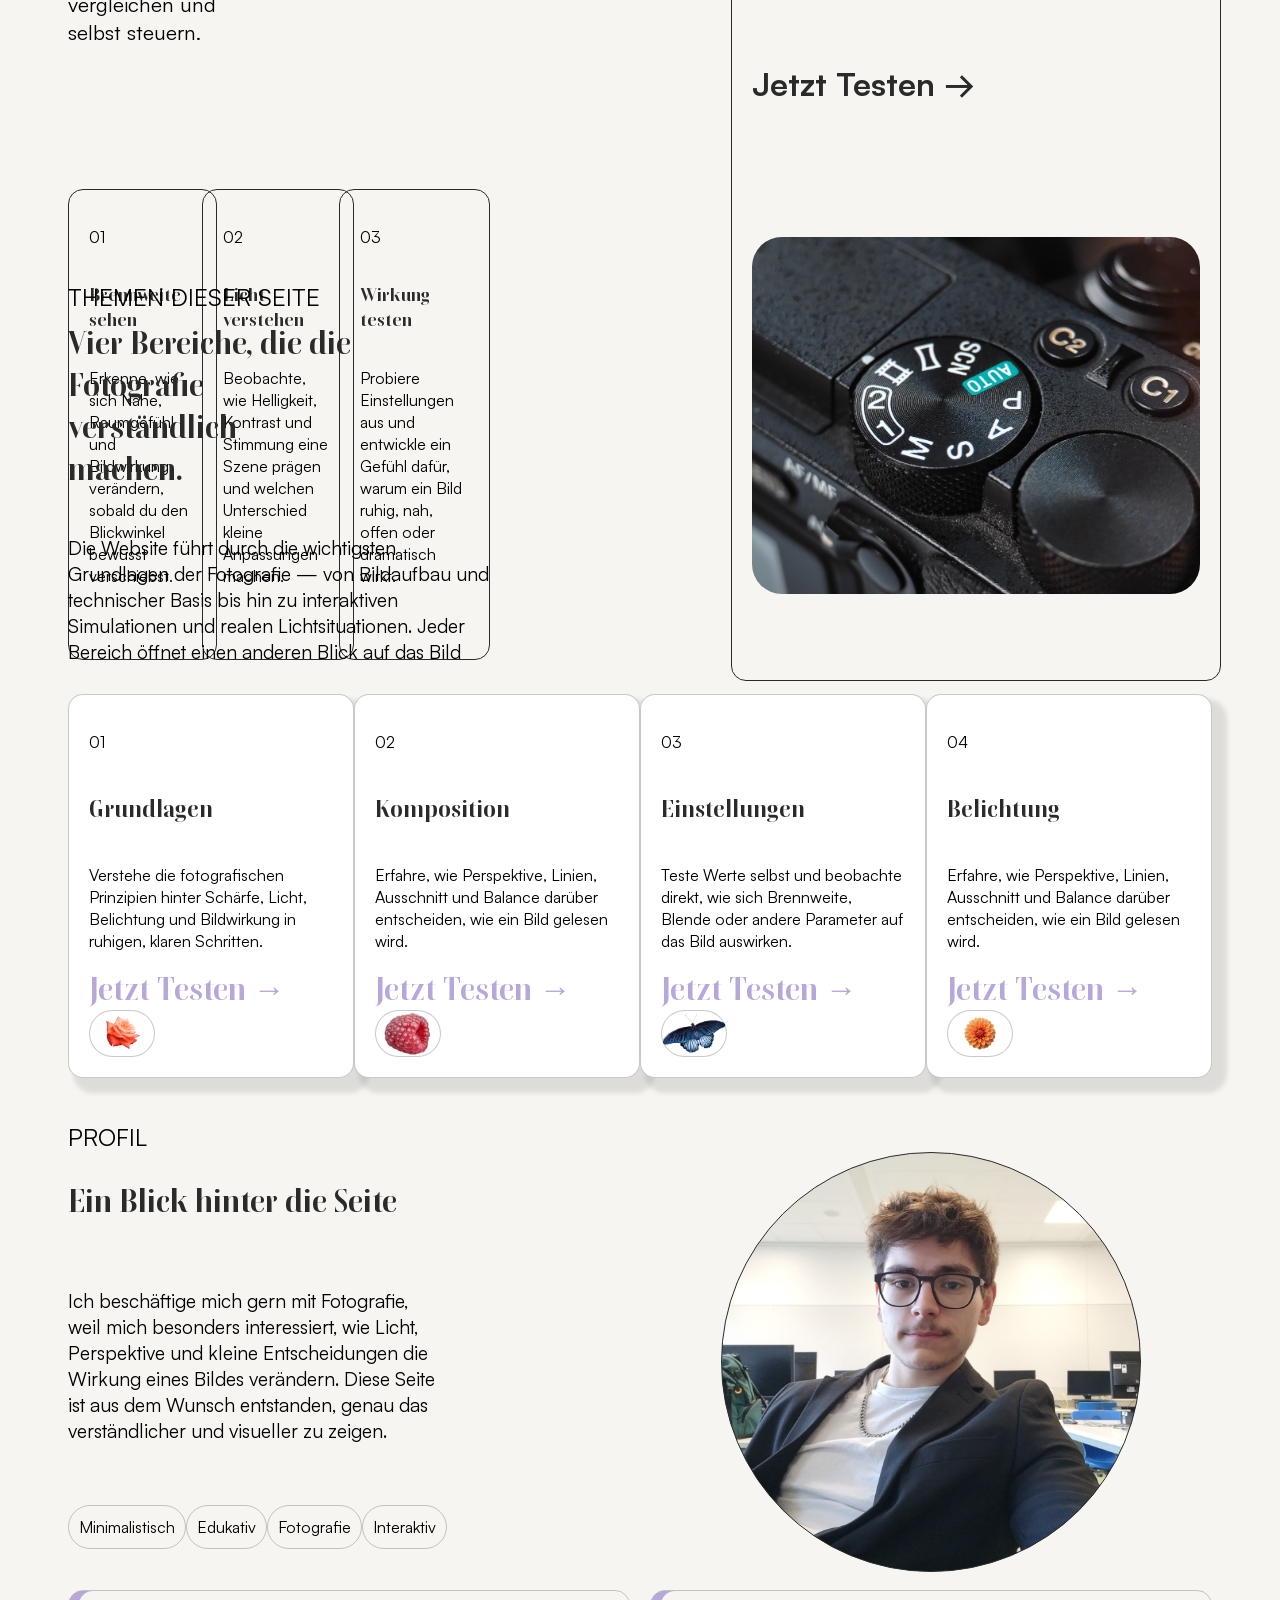
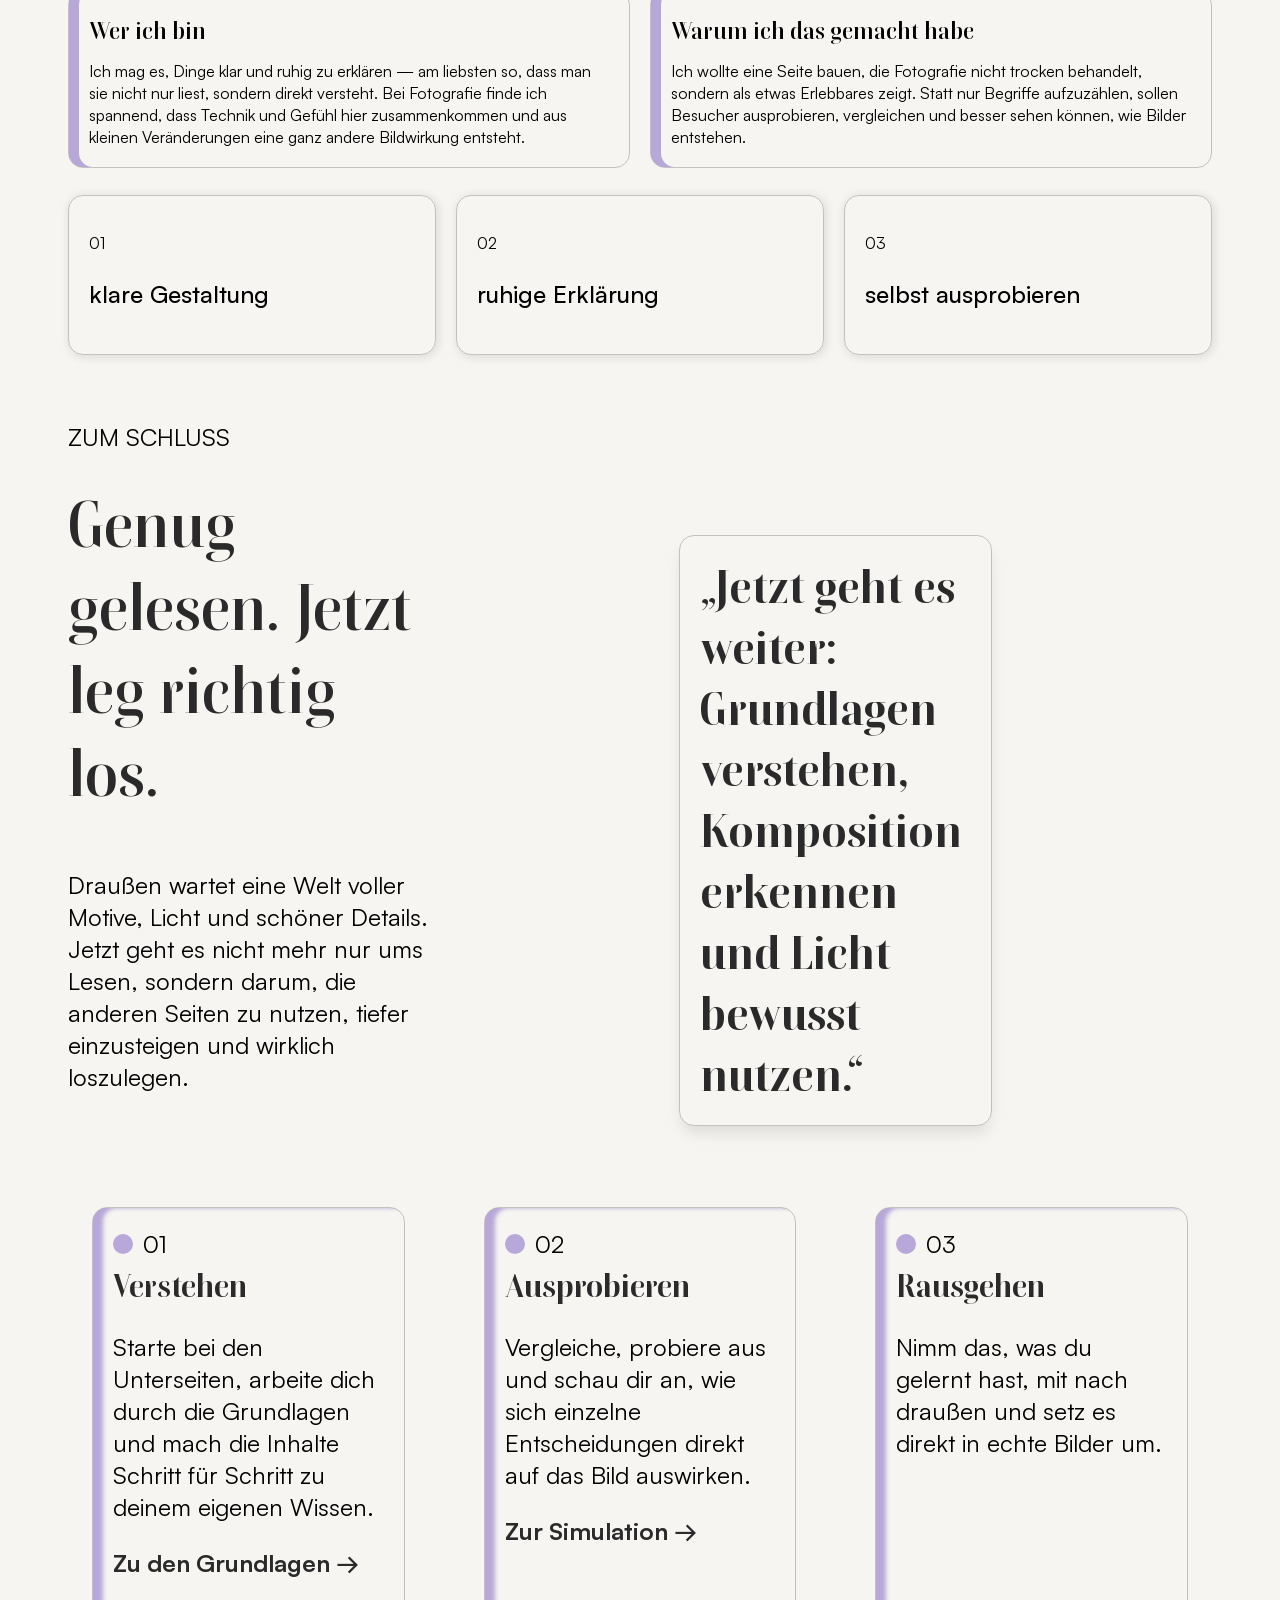
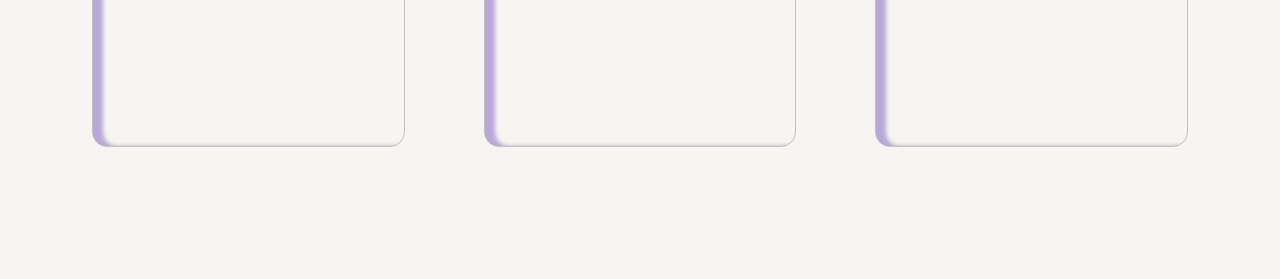
==== commit 9f7d2977: "Add styling and content for End section" ====
--- a/index.html
+++ b/index.html
@@ -163,5 +163,48 @@
     </div>
   </section>
 
+  <section class="end">
+    <p class="eyebrow">ZUM SCHLUSS</p>
+
+    <h2 class="endHeading">Genug gelesen. Jetzt leg richtig los.</h2>
+
+    
+    <p class="endText">Draußen wartet eine Welt voller Motive, Licht und schöner Details. Jetzt geht es nicht mehr nur ums Lesen, sondern darum, die anderen Seiten zu nutzen, tiefer einzusteigen und wirklich loszulegen.</p>
+    
+    <article class="endQoute">
+      <h3 class="endQouteText">„Jetzt geht es weiter: Grundlagen verstehen, Komposition erkennen und Licht bewusst nutzen.“</h3>
+    </article>
+
+    <article class="endCard endCard1">
+      <div class="endCardTop">
+        <div class="endCardTopCircle"></div>
+        <p class="endCardNumber">01</p>
+      </div>
+      <h3 class="endCardHeading">Verstehen</h3>
+      <p class="endCardText">Starte bei den Unterseiten, arbeite dich durch die Grundlagen und mach die Inhalte Schritt für Schritt zu deinem eigenen Wissen.</p>
+      <a href="./pages/grundlagen.html" class="endCardLink">Zu den Grundlagen →</a>
+    </article>
+
+    <article class="endCard endCard2">
+      <div class="endCardTop">
+        <div class="endCardTopCircle"></div>
+        <p class="endCardNumber">02</p>
+      </div>
+      <h3 class="endCardHeading">Ausprobieren</h3>
+      <p class="endCardText">Vergleiche, probiere aus und schau dir an, wie sich einzelne Entscheidungen direkt auf das Bild auswirken.</p>
+      <a href="./pages/einstellungen.html" class="endCardLink">Zur Simulation →</a>
+    </article>
+
+    <article class="endCard endCard3">
+      <div class="endCardTop">
+        <div class="endCardTopCircle"></div>
+        <p class="endCardNumber">03</p>
+      </div>
+      <h3 class="endCardHeading">Rausgehen</h3>
+      <p class="endCardText">Nimm das, was du gelernt hast, mit nach draußen und setz es direkt in echte Bilder um.</p>
+      <a href="./pages/grundlagen.html" class="endCardLink"></a>
+    </article>
+  </section>
+
 </body>
 </html>
--- a/styles.css
+++ b/styles.css
@@ -58,7 +58,8 @@
 }
 
 h1, h2, h3, h4, h5, h6 {
-    font-family: Boska-Variable
+    font-family: Boska-Variable;
+    color: var(--text);
 }
 
 
@@ -392,14 +393,14 @@
 /* Profil styling */
 
 .profil {
-  padding: 60px;
+  padding: 0 60px 0 60px;
   height: 100vh;
 }
 
 .profilGrid {
   display: grid;
   grid-template-columns: repeat(6, 1fr);
-  grid-template-rows: 2fr 2fr 1fr 2fr 2fr; 
+  grid-template-rows: 1fr 2fr 1fr 2fr 2fr; 
   height: 90%;
   grid-template-areas:
   "heading heading . picture picture picture"
@@ -508,3 +509,115 @@
 
 }
 
+/* Ende Styling Profil*/
+
+/* Start Styling Ende */
+
+.end {
+  padding: 0 60px 0 60px;
+  display: grid;
+  grid-template-columns: repeat(6, 1fr);
+  grid-template-rows: auto 1fr 1fr 2fr;
+  gap: 30px;
+  grid-template-areas: 
+    "eyebrow  . . . . ."
+    "heading heading . qoute qoute ."
+    "text text . qoute qoute ."
+    "card1 card1 card2 card2 card3 card3";
+  align-items: center;
+}
+
+.eyebrow {
+  grid-area: eyebrow;
+  margin: 0;
+  font-size: 1.5rem;
+  align-self: end;
+}
+
+.endHeading {
+  grid-area: heading;
+  font-size: 4rem;
+  font-weight: 600;
+  margin: 0;
+  align-self: end;
+}
+
+.endText {
+  grid-area: text;
+  font-size: 1.5rem;
+  align-self: start;
+}
+
+.endQoute {
+  grid-area: qoute;
+  border: solid 1px var(--cardOutline);
+  border-radius: 15px;
+  font-size: 2.5rem;
+  padding: 20px;
+  box-shadow: 0px 10px 15px -3px rgba(0,0,0,0.1);
+  width: 75%;
+  justify-self: center;
+}
+
+.endQouteText {
+  margin: 0;
+}
+
+.endCard {
+  border: solid 1px var(--cardOutline);
+  border-radius: 15px;
+  padding: 20px;
+  box-shadow: inset 10px 0px 4px 0px var(--kreativ-akzent);
+  align-self: stretch;
+  justify-self: center;;
+  width: 75%;
+  height: 75%
+}
+
+.endCard1 {
+  grid-area: card1;
+}
+
+.endCard2 {
+  grid-area: card2;
+}
+
+.endCard3 {
+  grid-area: card3;
+}
+
+.endCardTop{
+  display: flex;
+  align-items: center;
+  gap: 10px;
+}
+
+.endCardTopCircle {
+  width: 20px;
+  height: 20px;
+  background-color: var(--kreativ-akzent);
+  border-radius: 1000px;
+}
+
+.endCardNumber {
+  font-size: 1.5rem;
+  margin: 0;
+}
+
+.endCardHeading {
+  font-size: 2rem;
+  margin: 0;
+  margin-top: 5px;
+}
+
+.endCardText {
+  font-size: 1.5rem;
+}
+
+.endCardLink {
+  font-size: 1.5rem;
+  text-decoration: none;
+  color: var(--text);
+  font-weight: bold;
+  font-family: Satoshi-Variable;
+}
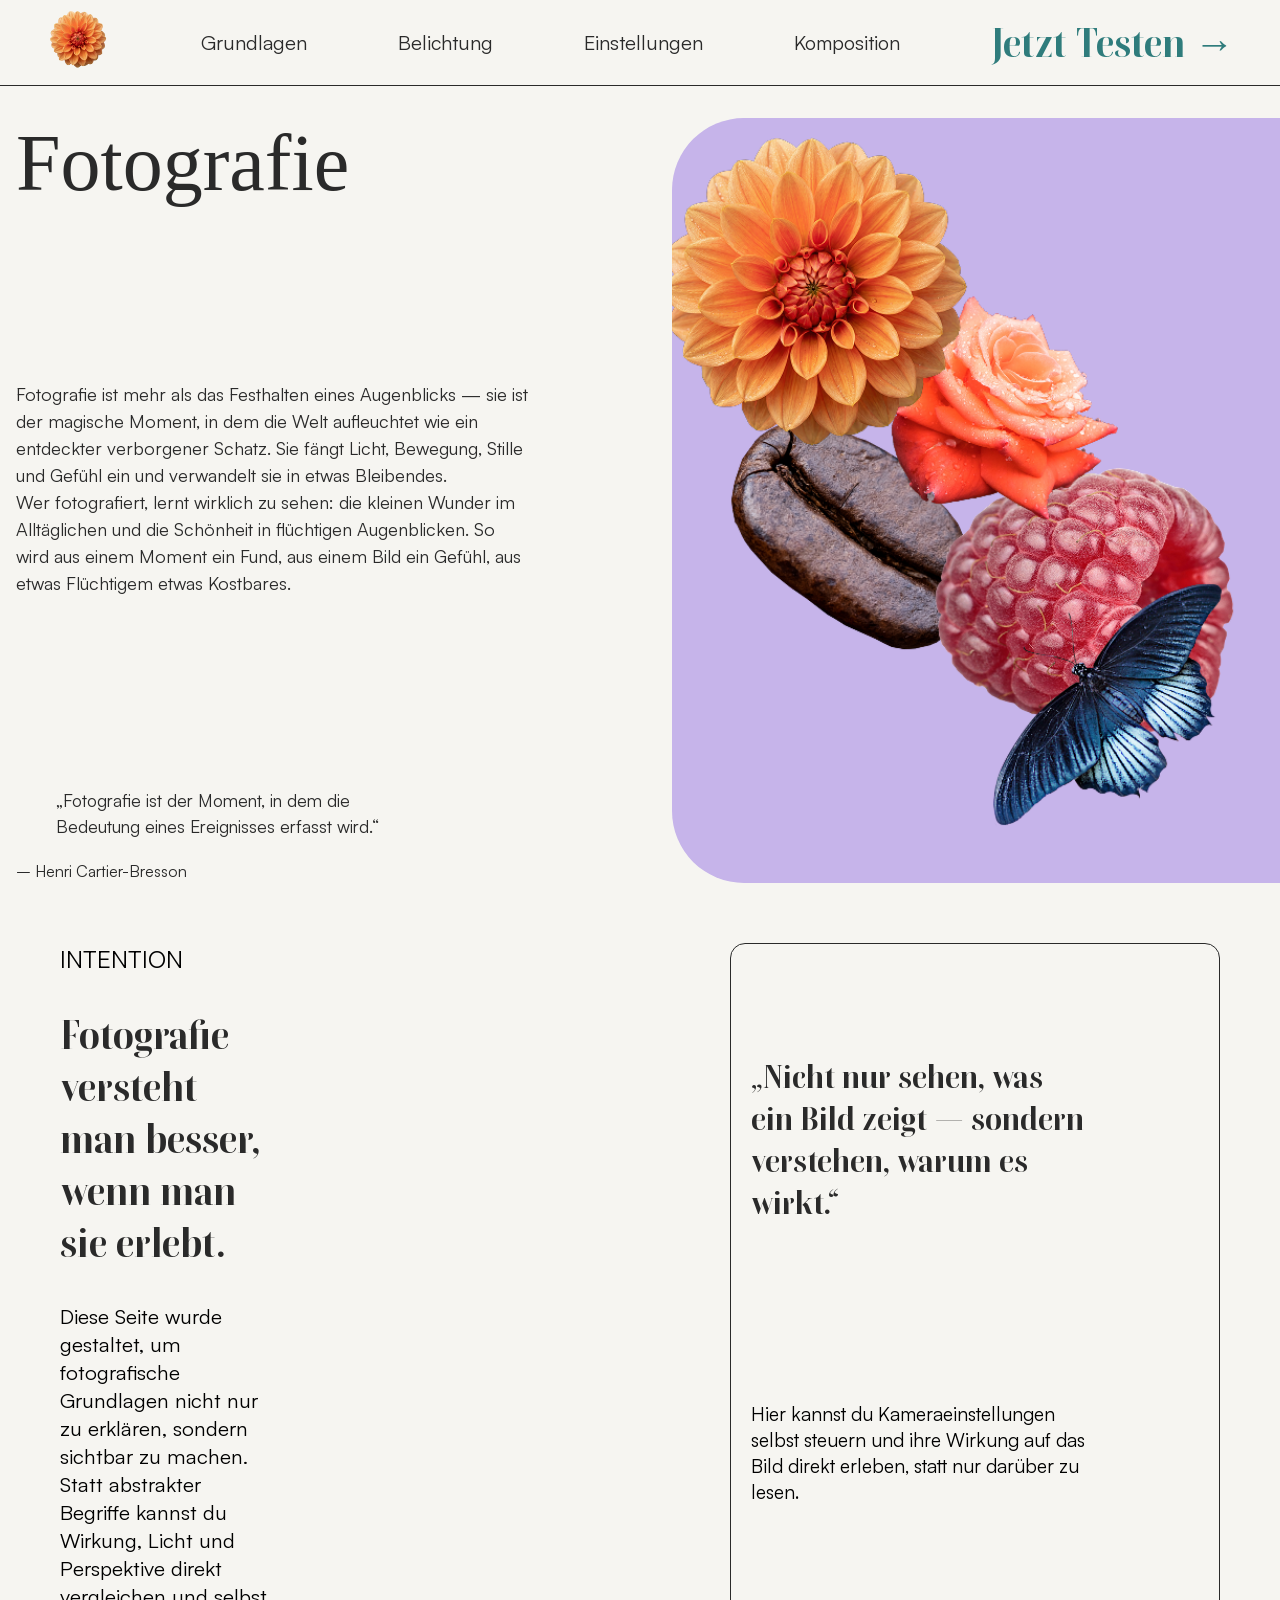
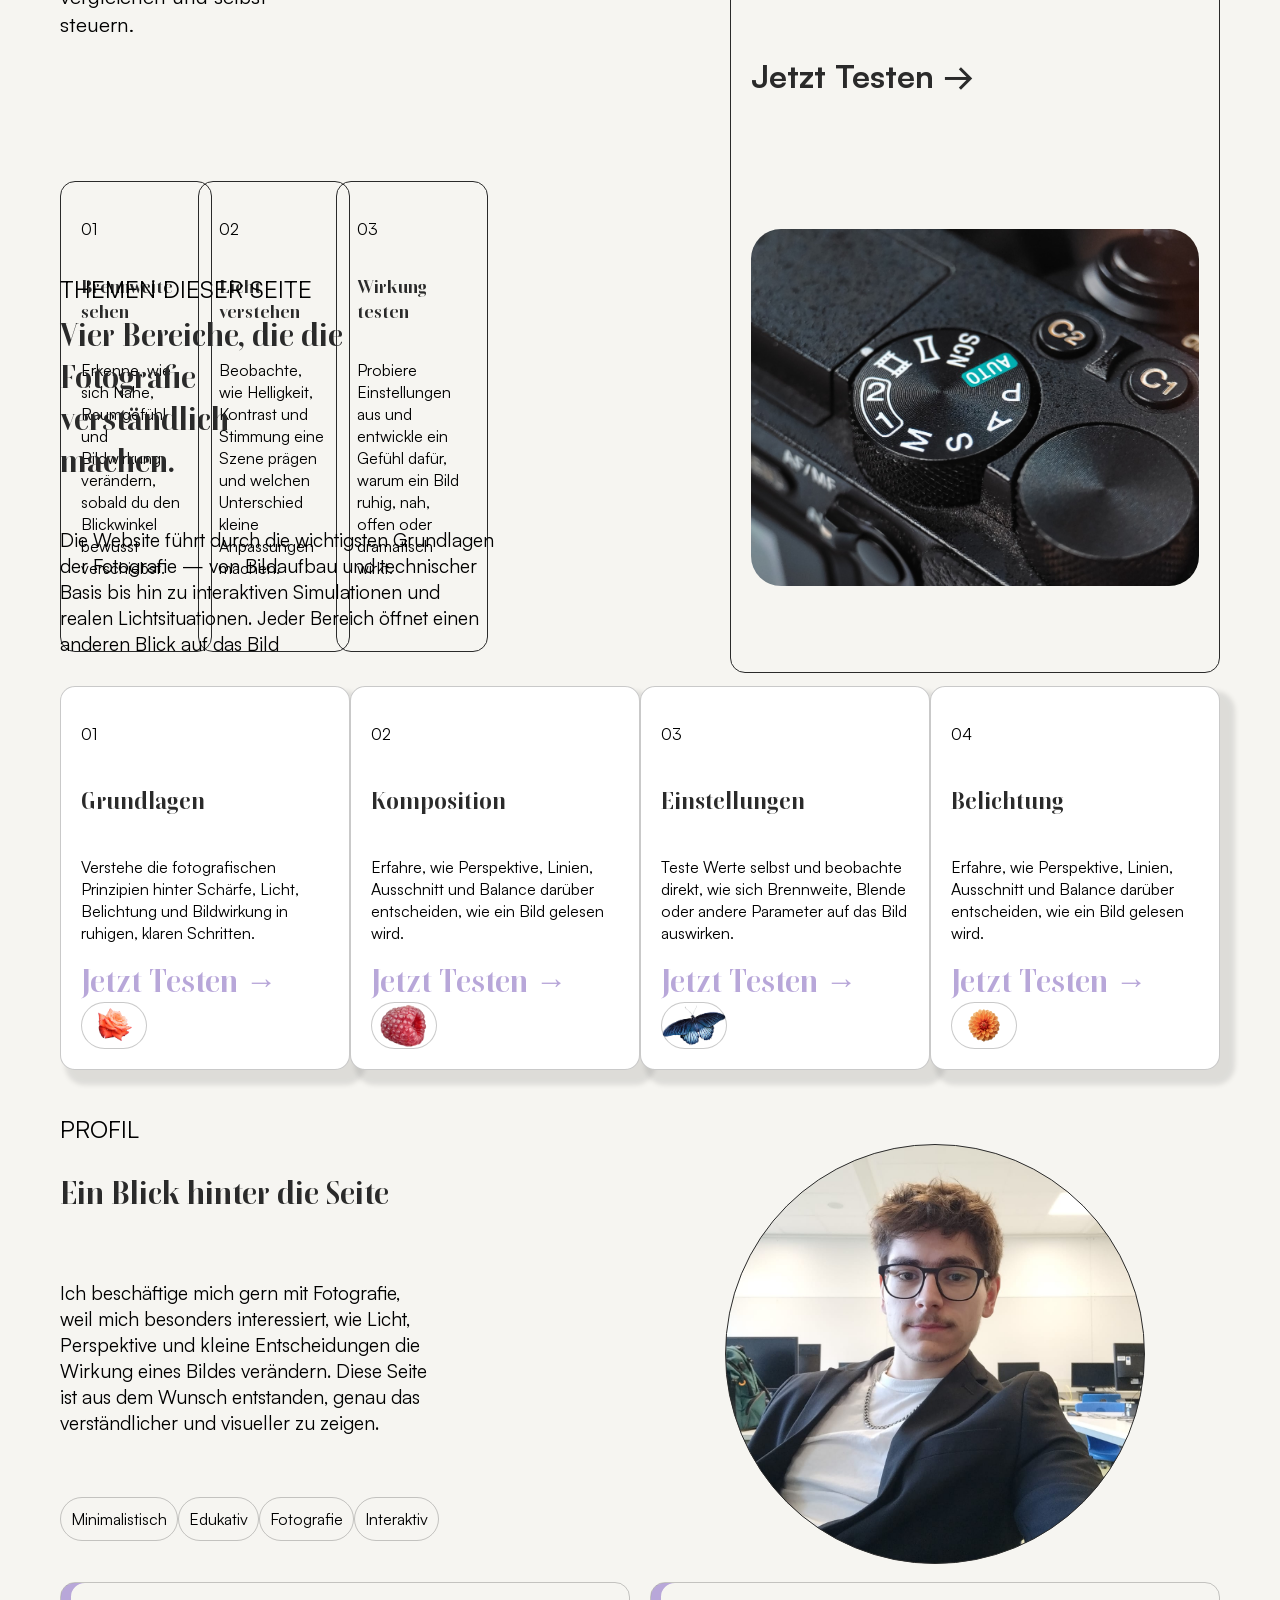
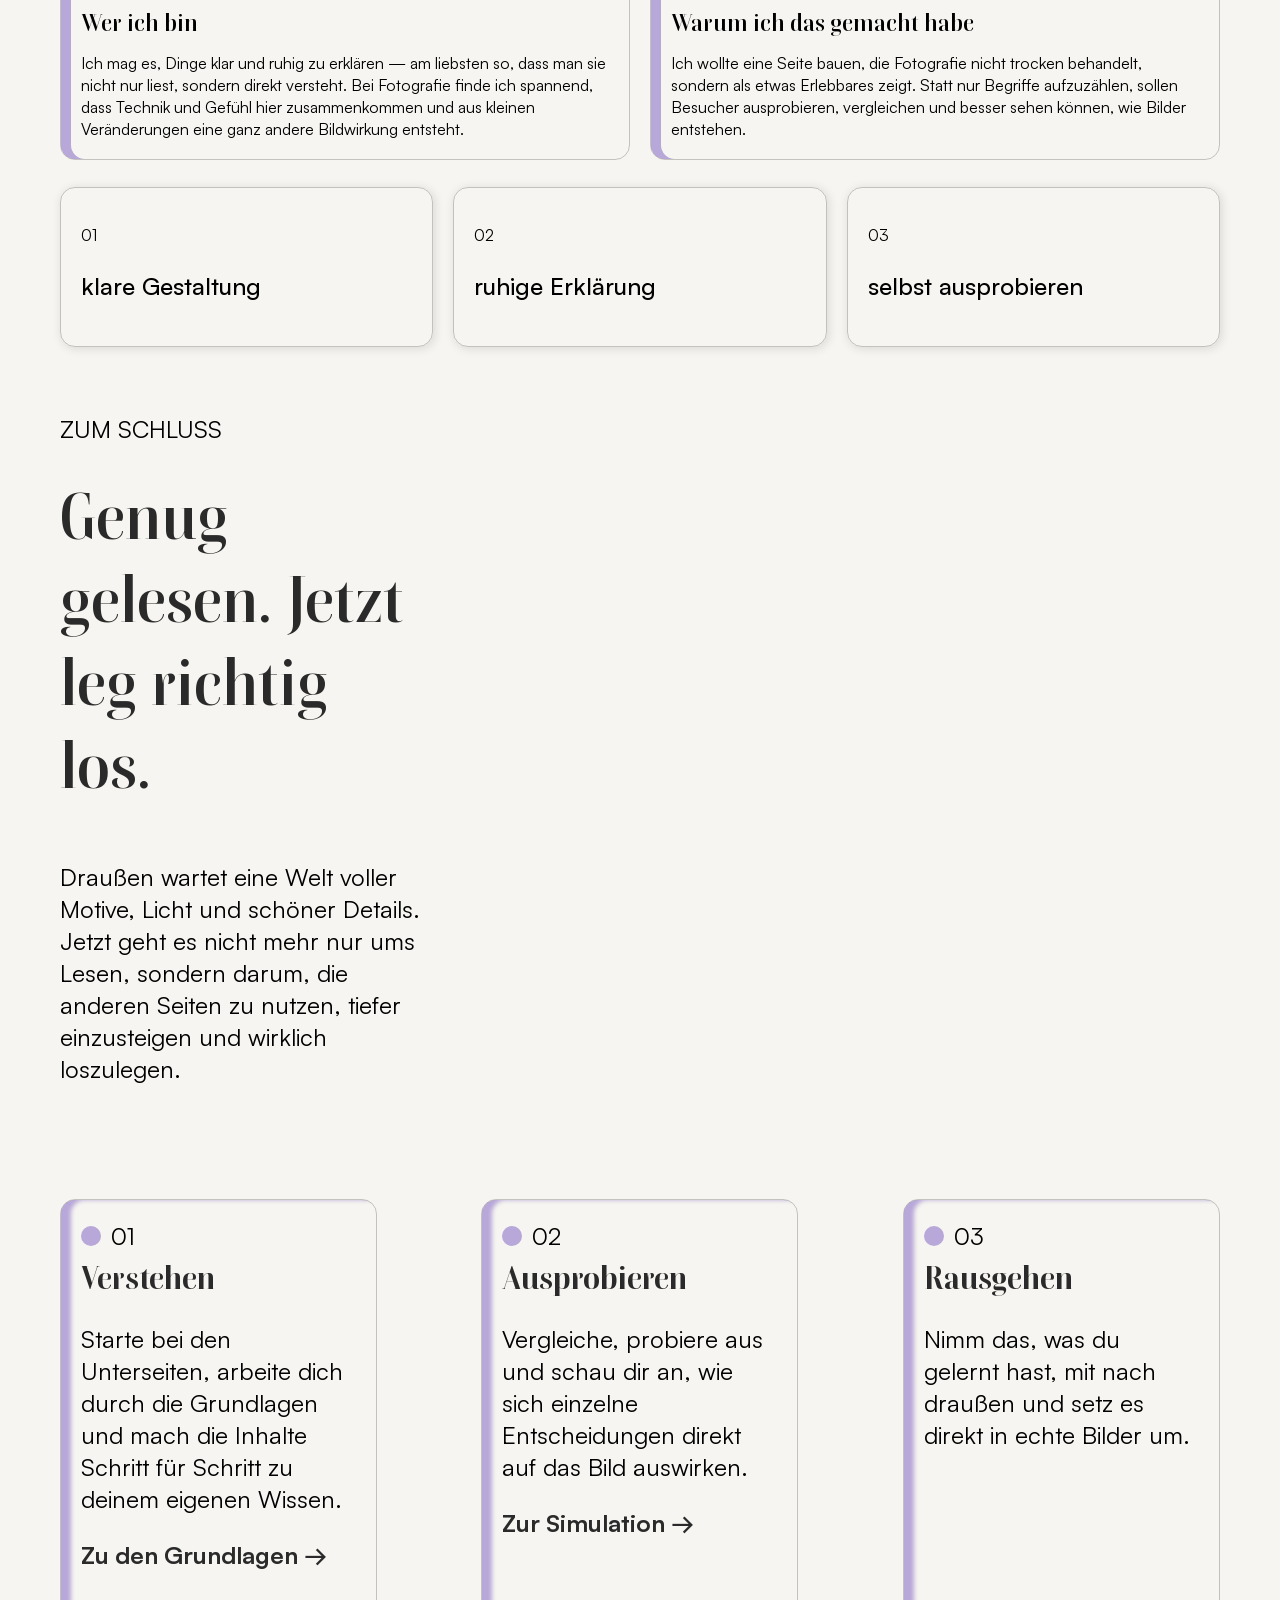
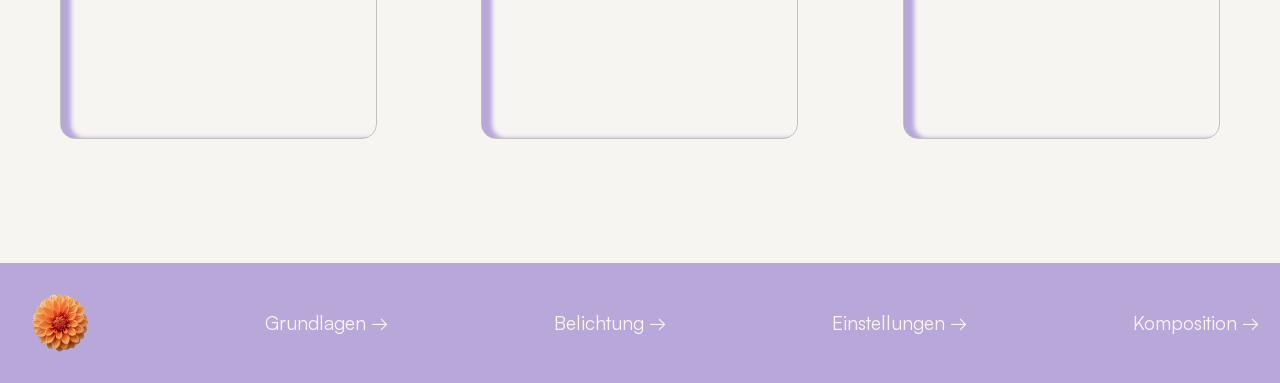
==== commit 74276104: "Add a lot of stuff (no commits made)" ====
--- a/index.html
+++ b/index.html
@@ -171,9 +171,7 @@
     
     <p class="endText">Draußen wartet eine Welt voller Motive, Licht und schöner Details. Jetzt geht es nicht mehr nur ums Lesen, sondern darum, die anderen Seiten zu nutzen, tiefer einzusteigen und wirklich loszulegen.</p>
     
-    <article class="endQoute">
-      <h3 class="endQouteText">„Jetzt geht es weiter: Grundlagen verstehen, Komposition erkennen und Licht bewusst nutzen.“</h3>
-    </article>
+
 
     <article class="endCard endCard1">
       <div class="endCardTop">
@@ -206,5 +204,13 @@
     </article>
   </section>
 
+<footer class="footer">
+  <div class="footerIcon"></div>
+  <a href="./pages/grundlagen.html" class="footerLink">Grundlagen →</a>
+  <a href="./pages/belichtung.html" class="footerLink">Belichtung →</a>
+  <a href="./pages/einstellungen.html" class="footerLink">Einstellungen →</a>
+  <a href="./pages/komposition.html" class="footerLink">Komposition →</a>
+</footer>
+
 </body>
 </html>
--- a/styles.css
+++ b/styles.css
@@ -51,6 +51,7 @@
 
 body {
   background-color: var(--background);
+  margin: 0;
 }
 
 img {
@@ -88,6 +89,11 @@
     text-align: center;
     font-family: Satoshi-Variable;
 
+}
+
+.sectionStyling {
+  height: calc(100vh - 120px);
+  padding: 60px;
 }
 
 .icon {
@@ -552,15 +558,17 @@
   grid-area: qoute;
   border: solid 1px var(--cardOutline);
   border-radius: 15px;
-  font-size: 2.5rem;
-  padding: 20px;
+  font-size: 2rem;
+  padding: 30px;
+  width: 60%;
   box-shadow: 0px 10px 15px -3px rgba(0,0,0,0.1);
-  width: 75%;
   justify-self: center;
 }
 
 .endQouteText {
   margin: 0;
+  font-weight: 500;
+  font-family: Satoshi-Variable;
 }
 
 .endCard {
@@ -576,6 +584,7 @@
 
 .endCard1 {
   grid-area: card1;
+  justify-self: start;
 }
 
 .endCard2 {
@@ -584,6 +593,7 @@
 
 .endCard3 {
   grid-area: card3;
+  justify-self: end;;
 }
 
 .endCardTop{
@@ -620,4 +630,266 @@
   color: var(--text);
   font-weight: bold;
   font-family: Satoshi-Variable;
-}+}
+
+/* End Ending Styling */
+
+/* Footer Styling */
+
+.footer {
+  background-color: var(--kreativ-akzent);
+  padding: 20px;
+  height: 80px;
+  display: flex;
+  justify-content: space-between;
+  align-items: center;
+}
+
+.footerIcon {
+  width: 80px;
+  height: 80px;
+  background-image: url(./img/figma/dalie_ausgeschnitten.png);
+  background-repeat: no-repeat;
+  background-position: center center;
+  background-size: contain;
+}
+
+.footerLink {
+  text-decoration: none;
+  color: var(--background);
+  font-size: 1.2rem;
+  font-family: Satoshi-Variable;
+}
+
+/* Setting Styling */
+
+/* Intro Styling */
+
+.settingsIntro {
+  margin: 60px;
+  height: calc(100vh - 120px);
+  display: grid;
+  grid-template-columns: repeat(10, 1fr);
+  grid-template-rows: 1fr 2fr 2fr 1fr;
+  grid-template-areas: 
+    "eyebrow eyebrow eyebrow . . . . . . ."
+    "heading heading heading heading heading . img img img img"
+    "text text text text text . img img img img"
+    "tag1 tag2 tag3 . . . . . . ."
+}
+
+.settingHeading {
+  grid-area: heading;
+  font-size: 4rem;
+  font-weight: 600;
+  align-self: center;;
+}
+
+.introText {
+  grid-area: text;
+  font-size: 1.5rem;
+}
+
+.introTag {
+  font-size: 1.2rem;
+  font-style: italic;
+  text-decoration: underline;
+}
+
+.tag1 {
+  grid-area: tag1;
+}
+
+.tag2 {
+  grid-area: tag2;
+}
+
+.tag3 {
+  grid-area: tag3;
+}
+
+.introImg {
+  grid-area: img;
+  height: -webkit-fill-available;
+  border-radius: 30px;
+}
+
+/* Ende Styling Intro (wiederverwendbar) */
+
+.blendwertIntro {
+  height: calc(100vh - 120px);
+  padding: 60px;
+  display: grid;
+  grid-template-columns: repeat(4, 1fr);
+  grid-template-rows: 1fr 3fr 6fr;
+  grid-template-areas: 
+    "eyebrow . . ."
+    "heading heading . ."
+    "text text . ."
+}
+
+.blendwertHeading {
+  grid-area: heading;
+  font-size: 4rem;
+  font-weight: 600;
+  align-self: center;
+}
+
+.blendwertText {
+  grid-area: text;
+  font-size: 2rem;
+  align-self: center;
+}
+
+/* Styling Intro End */
+
+/* Styling Settings */
+
+.blendwertSettings {
+  display: grid;
+  grid-template-columns: repeat(3, 1fr);
+  grid-template-rows: 1fr, 2fr, 2fr 3fr;
+  grid-template-areas: 
+    "eyebrow . ."
+    "heading heading ."
+    "text . ."
+    "card1 card2 card3";
+}
+
+.blendwertSettingsCard {
+  border: solid, var(--text), 1px;
+  width: fit-content;
+  height: fit-content;
+  padding: 30px;
+  border-radius: 15px;
+  justify-self: center;
+  align-self: center;
+  background-color: white;
+}
+
+.blendwertSettingsEyebrow {
+  align-self: center;
+}
+
+.blendwertSettingsHeading {
+  grid-area: heading;
+  font-size: 4rem;
+}
+
+.blendwertSettingsText {
+  grid-area: text;
+  font-size: 1.5rem;
+}
+
+.cardEyebrow {
+  font-size: 1.5rem;
+  font-style: italic;
+  font-weight: lighter;
+}
+
+.settingCardText {
+  font-size: 2rem;
+  color: var(--primary);
+  font-weight: 1000;
+}
+
+.blendwertCard1 {
+  grid-area: card1;
+  justify-self: center;
+}
+
+.blendwertCard2 {
+  grid-area: card2;
+  justify-self: center;
+}
+
+.blendwertCard3 {
+  grid-area: card3;
+  justify-self: center;
+}
+
+/* End Styling Settings */
+
+/* Start Slider Styling */
+
+.slider {
+  height: calc(100vh - 120px);
+  padding: 60px;
+  display: grid;
+  grid-template-columns: repeat(6, 1fr);
+  grid-template-rows: 4fr 1fr 1fr 1fr;
+  grid-template-areas: 
+    "img1 img1 . . img2 img2"
+    "eyebrowLeft eyebrowLeft . . eyebrowRight eyebrowRight"
+    "headingLeft headingLeft . . headingRight headingRight"
+    "textLeft textLeft  textLeft textRight textRight textRight";
+}
+
+.sliderImg {
+  background-image: url(./img/figma/modirad.jpeg);
+  background-repeat: no-repeat;
+  background-position: center center;
+  background-size: cover;
+  border-radius: 30px;
+  box-shadow: 10px 10px 5px 5px rgba(0,0,0,0.1);
+}
+
+.sliderImgRight {
+  grid-area: img1;
+}
+
+.sliderImgLeft {
+  grid-area: img2;
+}
+
+.sliderEyebrow {
+  color: var(--primary);
+  font-weight: 1000;
+  font-style: italic;
+  font-size: 2rem;
+  align-self: end;
+}
+
+.eyebrowLeft {
+  grid-area: eyebrowLeft;
+}
+
+.eyebrowRight {
+  grid-area: eyebrowRight;
+  justify-self: right;
+}
+
+.sliderHeading {
+  font-size: 2.8rem;
+}
+
+.sliderHeadingLeft {
+  grid-area: headingLeft;
+} 
+
+.sliderHeadingRight {
+  grid-area: headingRight;
+  justify-self: right;
+  text-align: right;
+}
+
+.sliderText {
+  font-size: 1.5rem;
+}
+
+.sliderTextLeft {
+  grid-area: textLeft;
+  width: 75%;
+}
+
+.sliderTextRight {
+  grid-area: textRight;
+  text-align: end;
+  width: 75%;
+  justify-self: right;
+}
+
+/* End Slider Styling */
+
+/* Styling Praxisbereich */
+
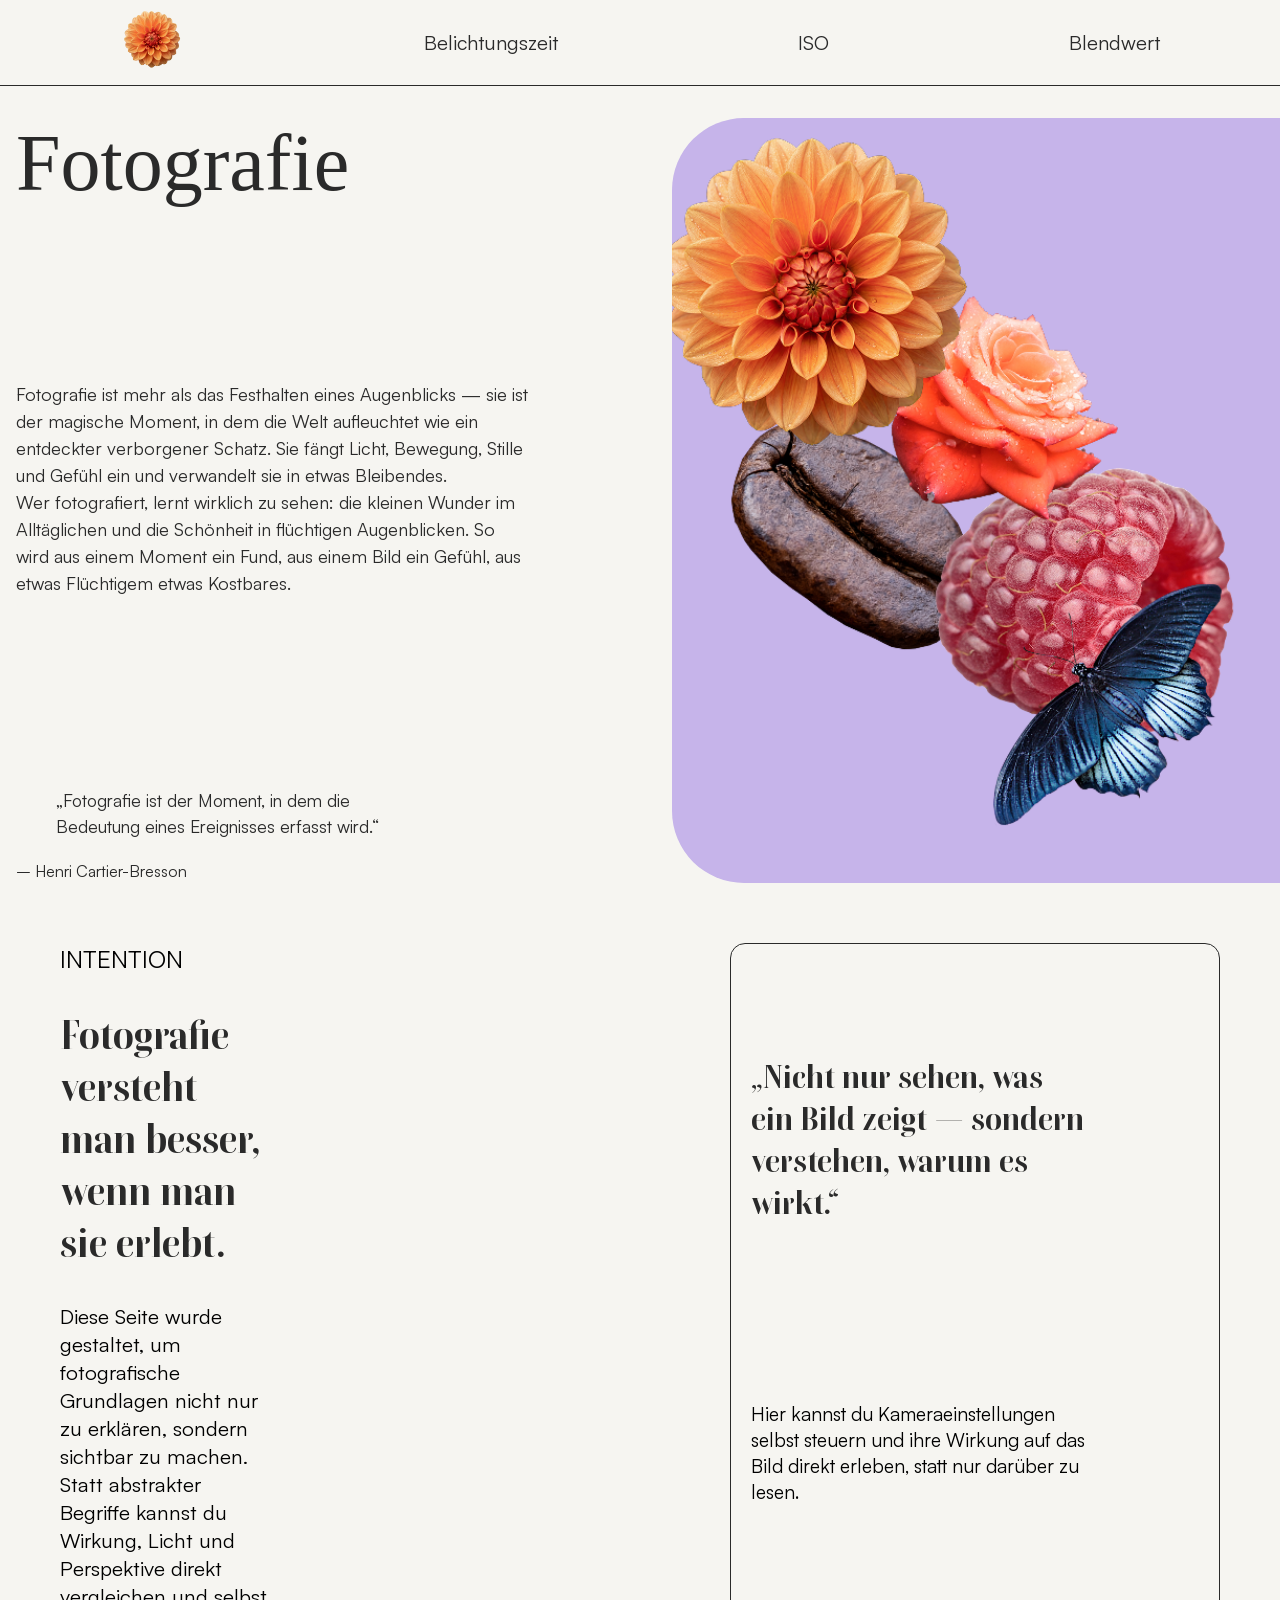
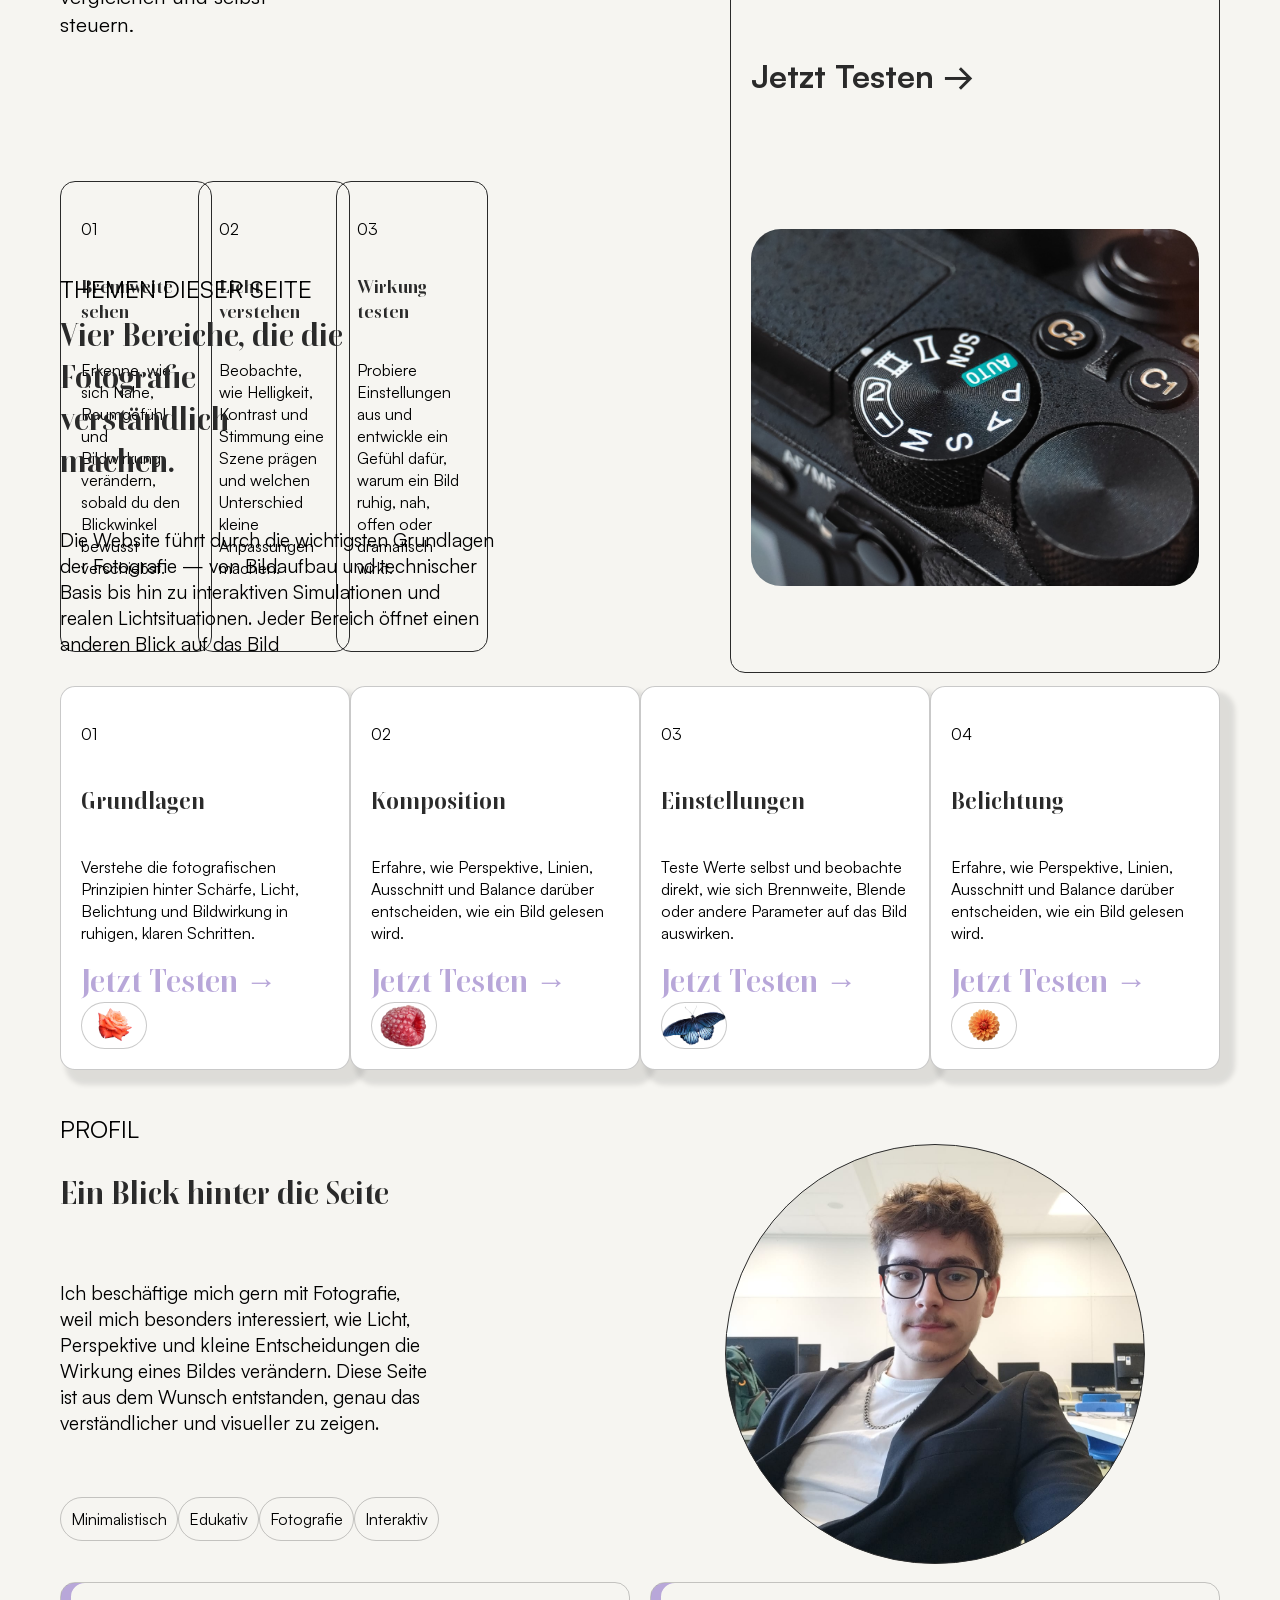
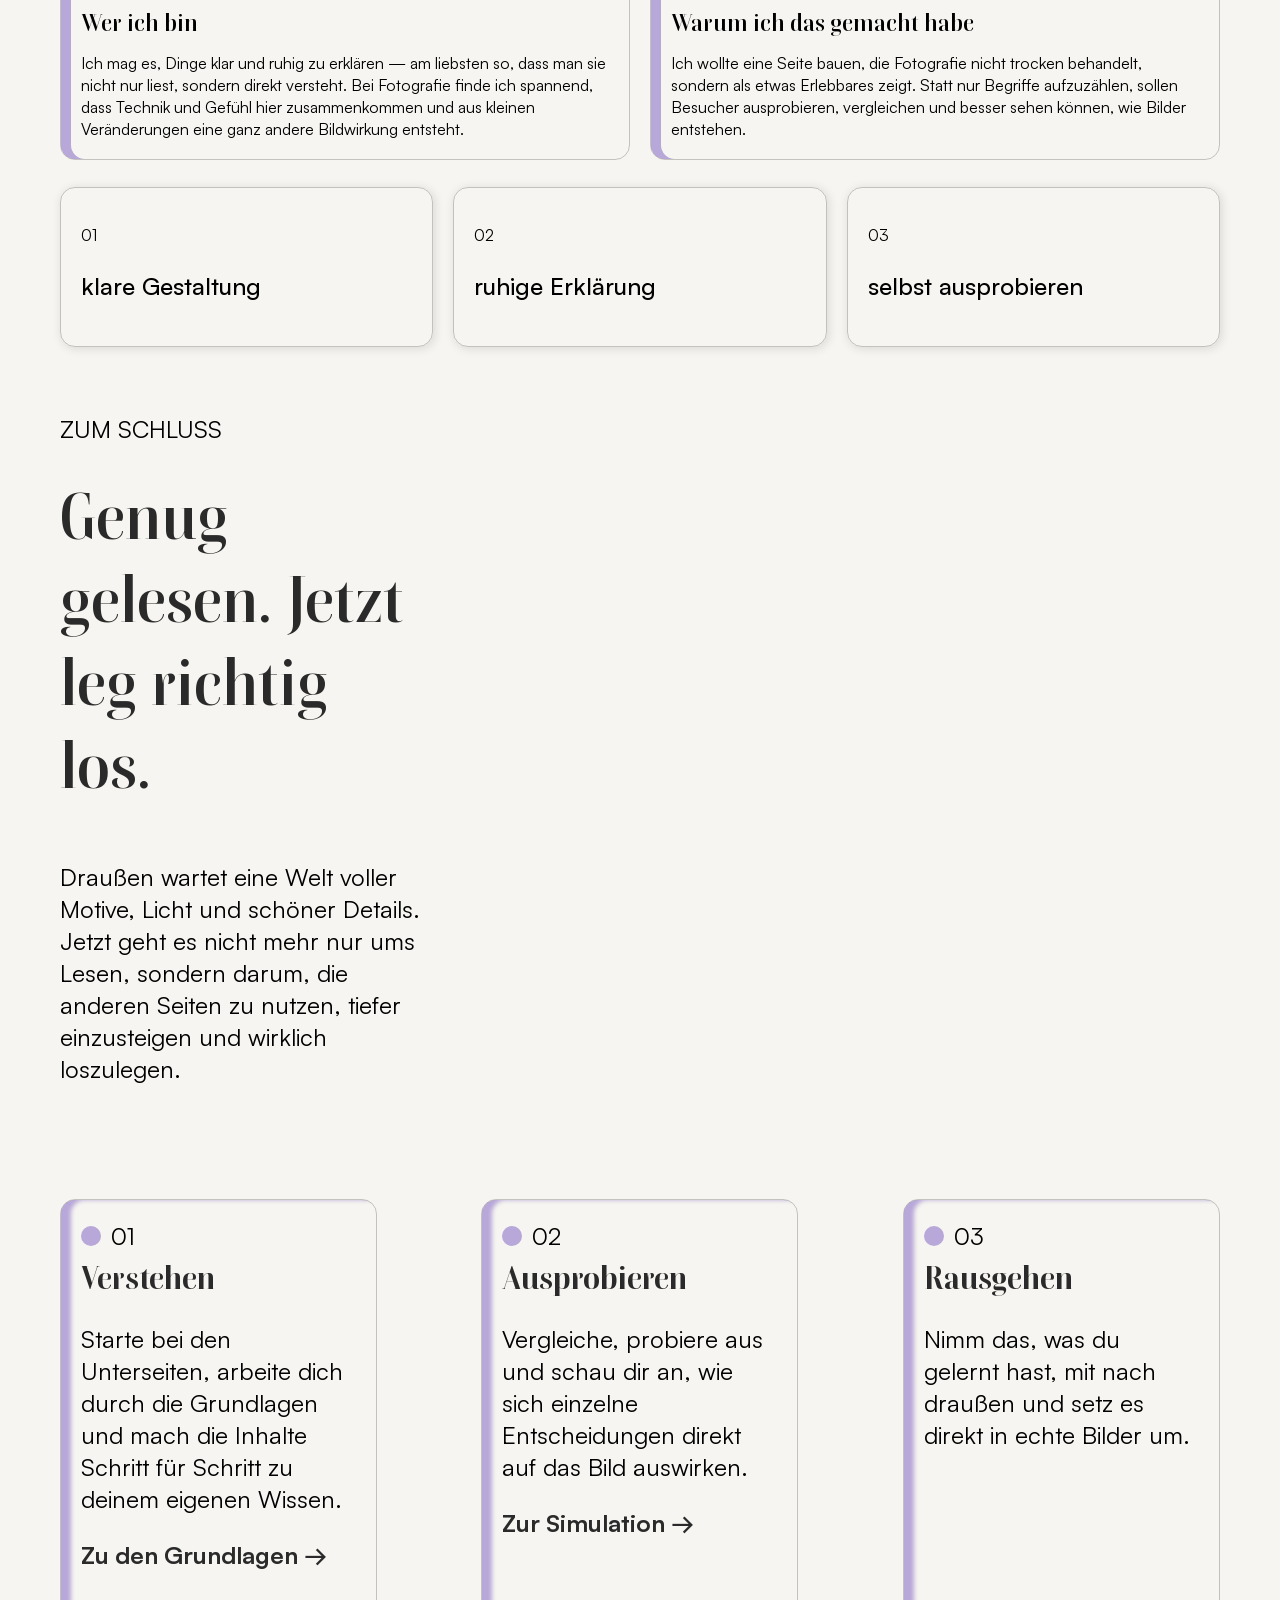
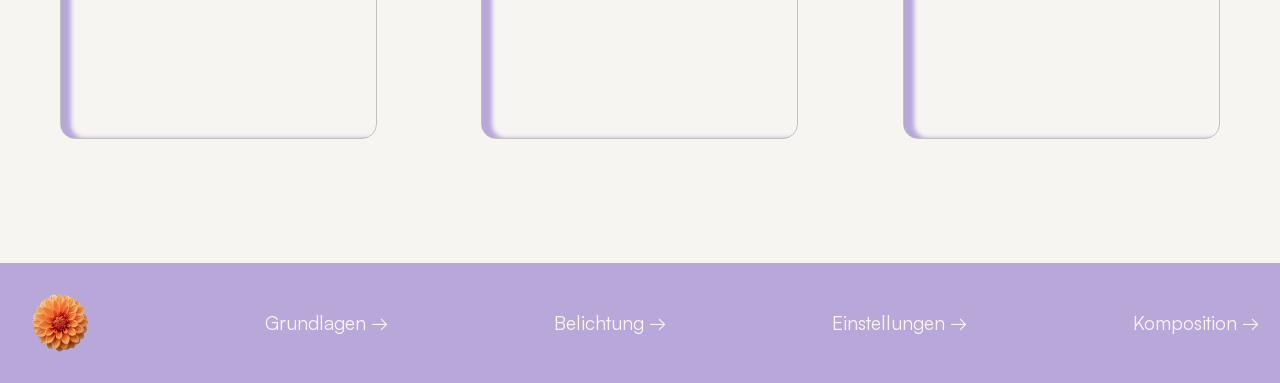
==== commit a113e36f: "Finish styling of pages" ====
--- a/index.html
+++ b/index.html
@@ -7,14 +7,12 @@
     <link rel="stylesheet" href="./styles.css">
 </head>
 <body>
-  <header>
-      <a href="./index.html"><img src="./img/figma/dalie_ausgeschnitten.png" alt="Dalie augeschnitten" class="icon"></a>
-      <a href="./pages/grundlagen.html">Grundlagen</a>
-      <a href="./pages/belichtung.html">Belichtung</a>
-      <a href="./pages/einstellungen.html">Einstellungen</a>
-      <a href="./pages/komposition.html">Komposition</a>
-      <a href="./pages/einstellungen.html" class="callToAction">Jetzt Testen →</a>
-  </header>
+    <header>
+        <a href="/index.html"><img src="../img/figma/dalie_ausgeschnitten.png" alt="Dalie augeschnitten" class="icon"></a>
+        <a href="/pages/belichtungszeit.html">Belichtungszeit</a>
+        <a href="/pages/iso.html">ISO</a>
+        <a href="/pages/blendwert.html">Blendwert</a>
+    </header>
 
   <section class="photo-section">
 <div class="photo-text">
--- a/styles.css
+++ b/styles.css
@@ -94,6 +94,7 @@
 .sectionStyling {
   height: calc(100vh - 120px);
   padding: 60px;
+  background-color: var(--background);
 }
 
 .icon {
@@ -765,6 +766,7 @@
   justify-self: center;
   align-self: center;
   background-color: white;
+  min-width: calc(100vw * 0.2)
 }
 
 .blendwertSettingsEyebrow {
@@ -893,3 +895,107 @@
 
 /* Styling Praxisbereich */
 
+.praxisHeading {
+  font-size: 4rem;
+}
+
+.praxisText {
+  font-size: 1.5rem;
+}
+
+.praxisbereich {
+  display: flex;
+  flex-direction: column;
+  gap: 60px;
+  padding: 60px;
+}
+
+.praxisCard {
+  background-color: white;
+  padding: 40px;
+  border-radius: 30px;
+  border: 1px solid var(--cardOutline);
+  box-shadow: 10px 10px 5px 5px rgba(0,0,0,0.1);
+}
+
+.praxisCardEyebrow {
+  color: var(--primary);
+  font-weight: 1000;
+  font-size: 1.5rem;
+}
+
+.praxisCardHeading {
+  font-size: 2rem;
+}
+
+.praxisCardText {
+  font-size: 1.2rem;
+}
+
+/* End Styling Praxisbrerich */
+
+/* Styling Double Card Bereich */
+
+.mistakes {
+  display: grid;
+  grid-template-columns: repeat(2, 1fr);
+  gap: 60px;
+  padding: 60px;
+}
+
+.mistakesCard {
+  background: white;
+  padding: 40px;
+  border-radius: 30px;
+  border: solid 1px var(--cardOutline);
+  box-shadow: 10px 10px 5px 5px rgba(0,0,0,0.1);
+}
+
+.mistakesCardEyebrow {
+  color: var(--primary);
+  font-size: 2rem;
+  font-weight: 1000;
+}
+
+.mistakesCardHeading {
+  font-size: 2rem;
+}
+
+.mistakesCardText {
+  font-size: 1.5rem;
+}
+
+/* End Styling Mistakes */
+
+/* Start Hinweis Styling */
+
+.hinweis {
+  padding: 60px;
+}
+
+.hinweisCard {
+  background-color: var(--secundary);
+  padding: 40px;
+  border-radius: 30px;
+  border: solid 1px var(--cardOutline);
+  box-shadow: 10px 10px 5px 5px rgba(0,0,0,0.1);
+}
+
+.hinweisEyebrow {
+  background-color: var(--background);
+  color: var(--primary);
+  width: fit-content;
+  font-size: 2rem;
+  font-weight: 1000;
+  font-style: italic;
+}
+
+.hinweisHeading {
+  font-size: 3rem;
+  color: var(--background);
+}
+
+.hinweisText {
+  color: var(--background);
+  font-size: 2rem;
+}
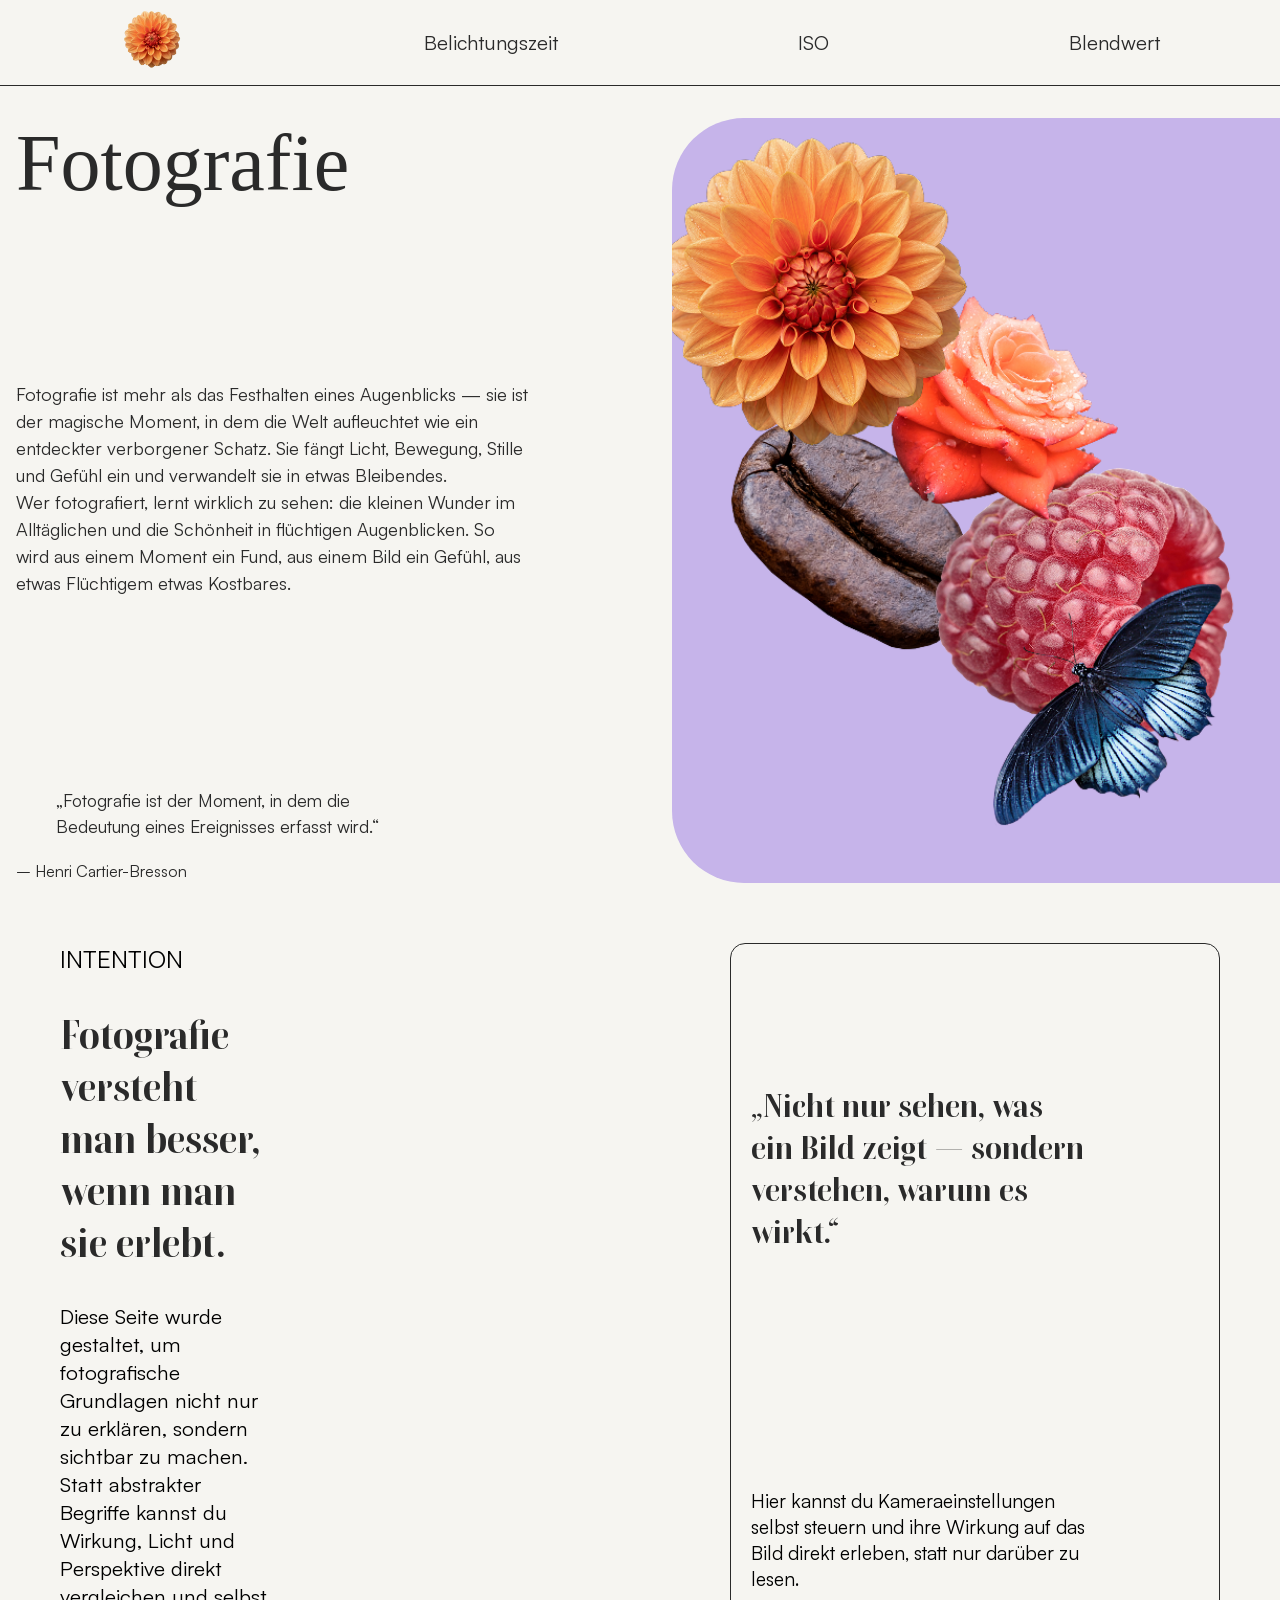
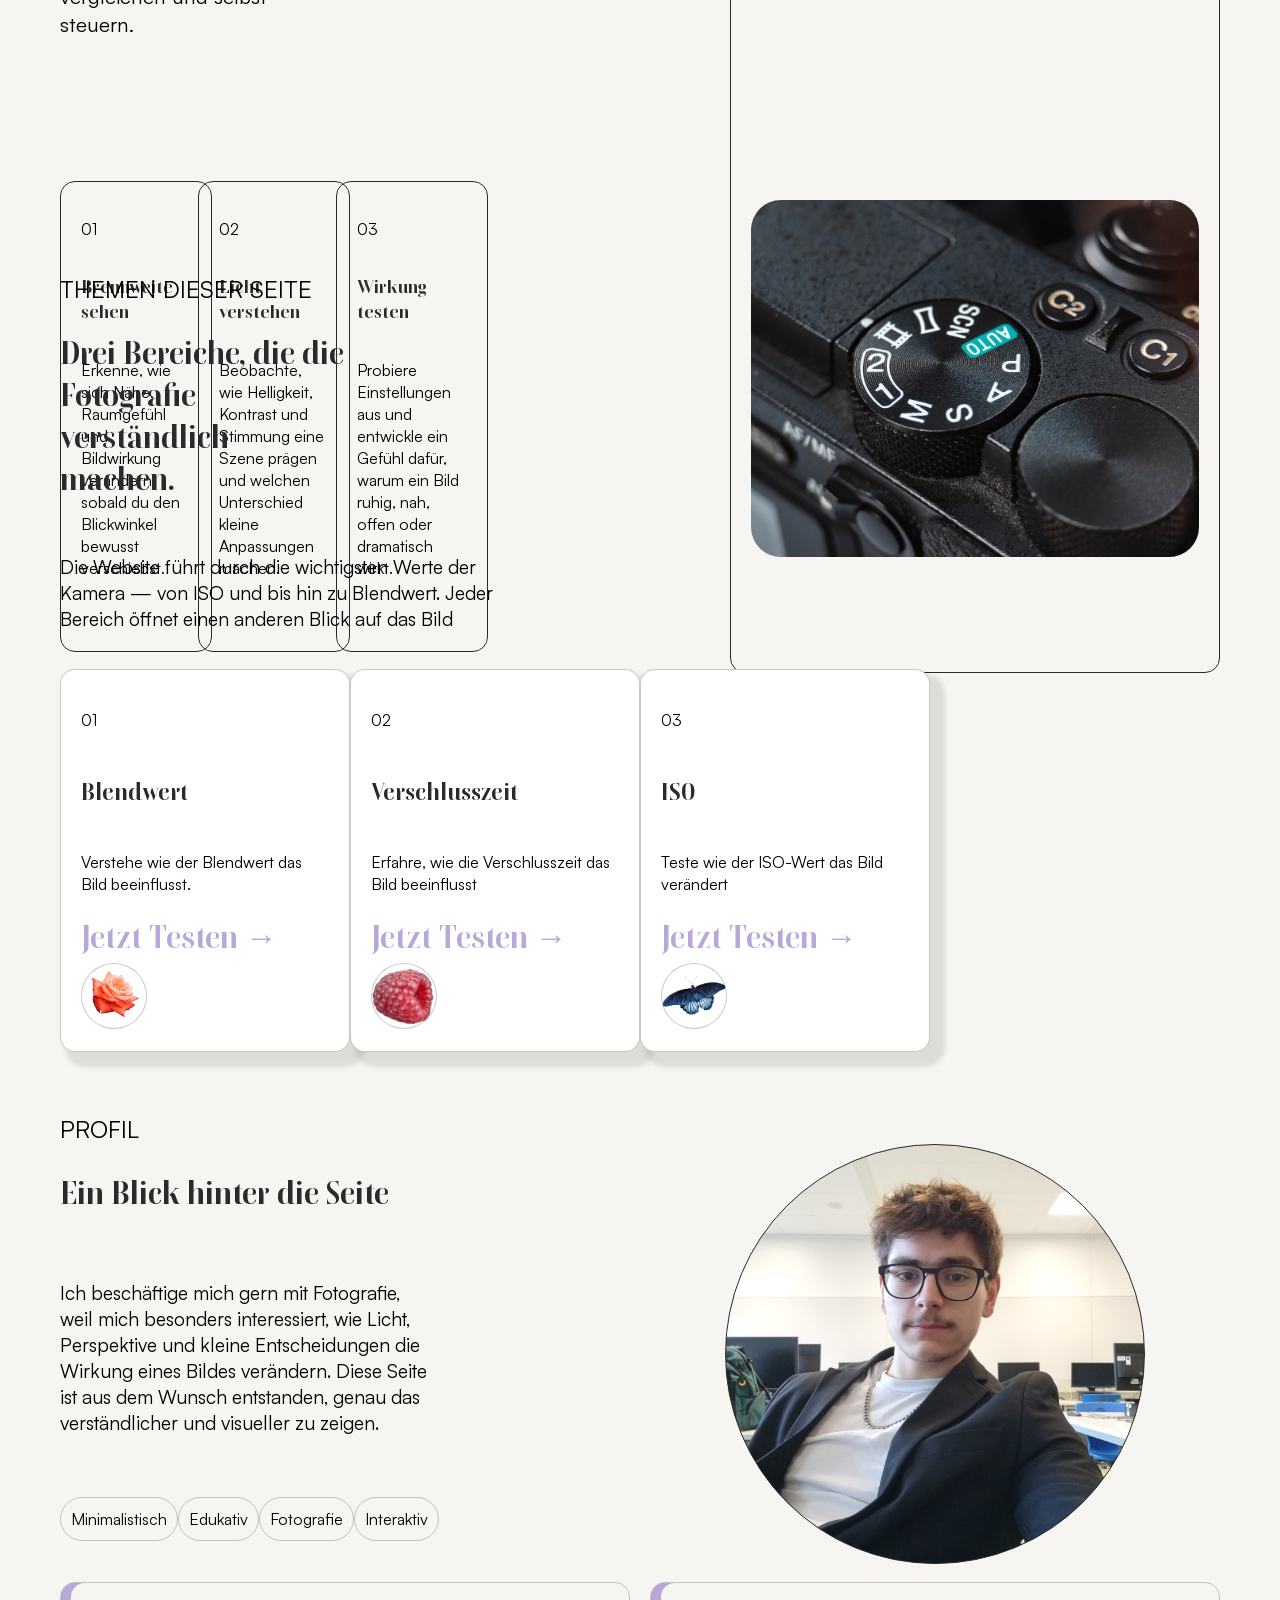
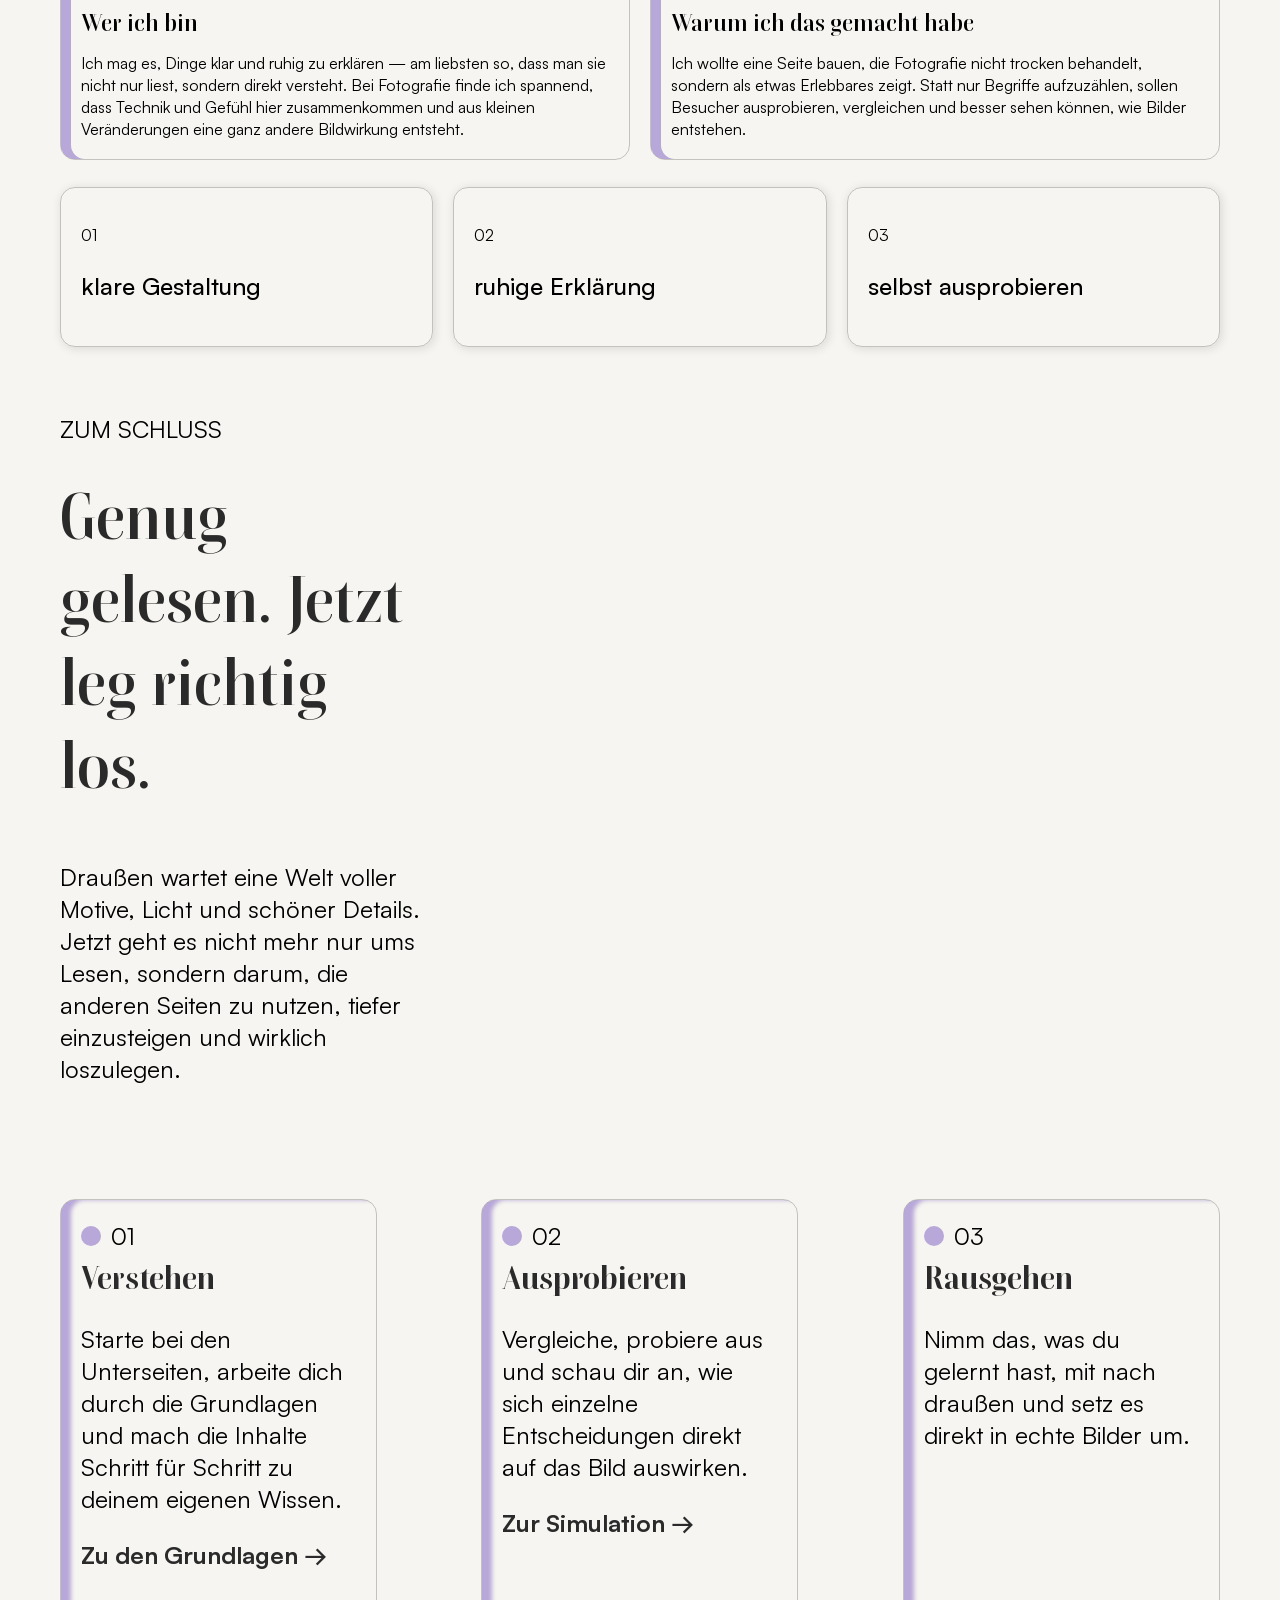
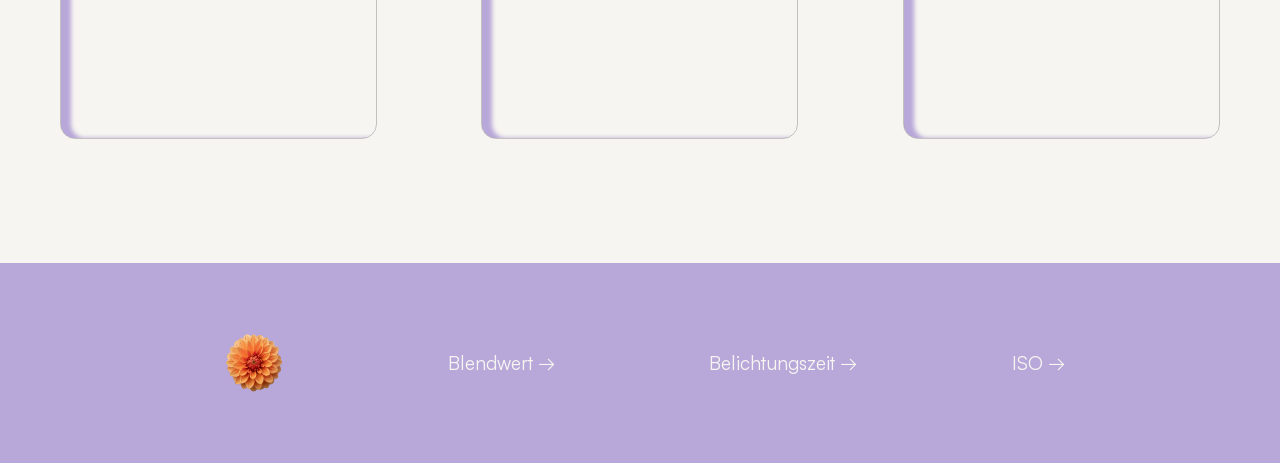
==== commit 8ae09fcd: "Finish project, ready to merge" ====
--- a/index.html
+++ b/index.html
@@ -73,7 +73,6 @@
         „Nicht nur sehen, was ein Bild zeigt — sondern verstehen, warum es wirkt.“
       </h2>
       <p class="intentionKachelCopy">Hier kannst du Kameraeinstellungen selbst steuern und ihre Wirkung auf das Bild direkt erleben, statt nur darüber zu lesen.</p>
-      <a href="./pages/einstellungen.html" class="intentionKachelLink">Jetzt Testen →</a>
       <div class="intentionKachelImg"></div>
     </div>
 
@@ -84,40 +83,33 @@
     <p class="eyebrow">THEMEN DIESER SEITE</p>
 
     <div class="topicGrid">
-      <h2 class="topicHeading">Vier Bereiche, die die Fotografie verständlich machen.</h2>
-      <p class="topicText">Die Website führt durch die wichtigsten Grundlagen der Fotografie — von Bildaufbau und technischer Basis bis hin zu interaktiven Simulationen und realen Lichtsituationen. Jeder Bereich öffnet einen anderen Blick auf das Bild</p>
+      <h2 class="topicHeading">Drei Bereiche, die die Fotografie verständlich machen.</h2>
+      <p class="topicText">Die Website führt durch die wichtigsten Werte der Kamera — von ISO und bis hin zu Blendwert. Jeder Bereich öffnet einen anderen Blick auf das Bild</p>
       
       <article class="topicCard firstCard">
         <p class="topicNumber">01</p>
-        <h3 class="cardHeading">Grundlagen</h3>
-        <p class="cardText">Verstehe die fotografischen Prinzipien hinter Schärfe, Licht, Belichtung und Bildwirkung in ruhigen, klaren Schritten.</p>
-        <a href="./pages/grundlagen.html" class="topicLink">Jetzt Testen →</a>
+        <h3 class="cardHeading">Blendwert</h3>
+        <p class="cardText">Verstehe wie der Blendwert das Bild beeinflusst.</p>
+        <a href="/pages/blendwert.html" class="topicLink">Jetzt Testen →</a>
         <div class="topicIcon1"></div>
       
       </article>
       <article class="topicCard secondCard">
         <p class="topicNumber">02</p>
-        <h3 class="cardHeading">Komposition</h3>
-        <p class="cardText">Erfahre, wie Perspektive, Linien, Ausschnitt und Balance darüber entscheiden, wie ein Bild gelesen wird.</p>
-        <a href="./pages/komposition.html" class="topicLink">Jetzt Testen →</a>
+        <h3 class="cardHeading">Verschlusszeit</h3>
+        <p class="cardText">Erfahre, wie die Verschlusszeit das Bild beeinflusst</p>
+        <a href="/pages/Verschlusszeit.html" class="topicLink">Jetzt Testen →</a>
         <div class="topicIcon2"></div>
       
       </article>
       <article class="topicCard thirdCard">
         <p class="topicNumber">03</p>
-        <h3 class="cardHeading">Einstellungen</h3>
-        <p class="cardText">Teste Werte selbst und beobachte direkt, wie sich Brennweite, Blende oder andere Parameter auf das Bild auswirken.</p>
-        <a href="./pages/einstellungen.html" class="topicLink">Jetzt Testen →</a>
+        <h3 class="cardHeading">ISO</h3>
+        <p class="cardText">Teste wie der ISO-Wert das Bild verändert</p>
+        <a href="/pages/iso.html" class="topicLink">Jetzt Testen →</a>
         <div class="topicIcon3"></div>
       </article>
-      
-      <article class="topicCard fourthCard">
-        <p class="topicNumber">04</p>
-        <h3 class="cardHeading">Belichtung</h3>
-        <p class="cardText">Erfahre, wie Perspektive, Linien, Ausschnitt und Balance darüber entscheiden, wie ein Bild gelesen wird.</p>
-        <a href="./pages/belichtung.html" class="topicLink">Jetzt Testen →</a>
-        <div class="topicIcon4"></div>
-      </article>
+    
     </div>
   </section>
 
@@ -204,10 +196,9 @@
 
 <footer class="footer">
   <div class="footerIcon"></div>
-  <a href="./pages/grundlagen.html" class="footerLink">Grundlagen →</a>
-  <a href="./pages/belichtung.html" class="footerLink">Belichtung →</a>
-  <a href="./pages/einstellungen.html" class="footerLink">Einstellungen →</a>
-  <a href="./pages/komposition.html" class="footerLink">Komposition →</a>
+  <a href="/pages/blendwert.html" class="footerLink">Blendwert →</a>
+  <a href="/pages/belichtungszeit.html" class="footerLink">Belichtungszeit →</a>
+  <a href="/pages/iso.html" class="footerLink">ISO →</a>
 </footer>
 
 </body>
--- a/styles.css
+++ b/styles.css
@@ -639,10 +639,10 @@
 
 .footer {
   background-color: var(--kreativ-akzent);
-  padding: 20px;
+  padding: 60px;
   height: 80px;
   display: flex;
-  justify-content: space-between;
+  justify-content: space-evenly;
   align-items: center;
 }
 
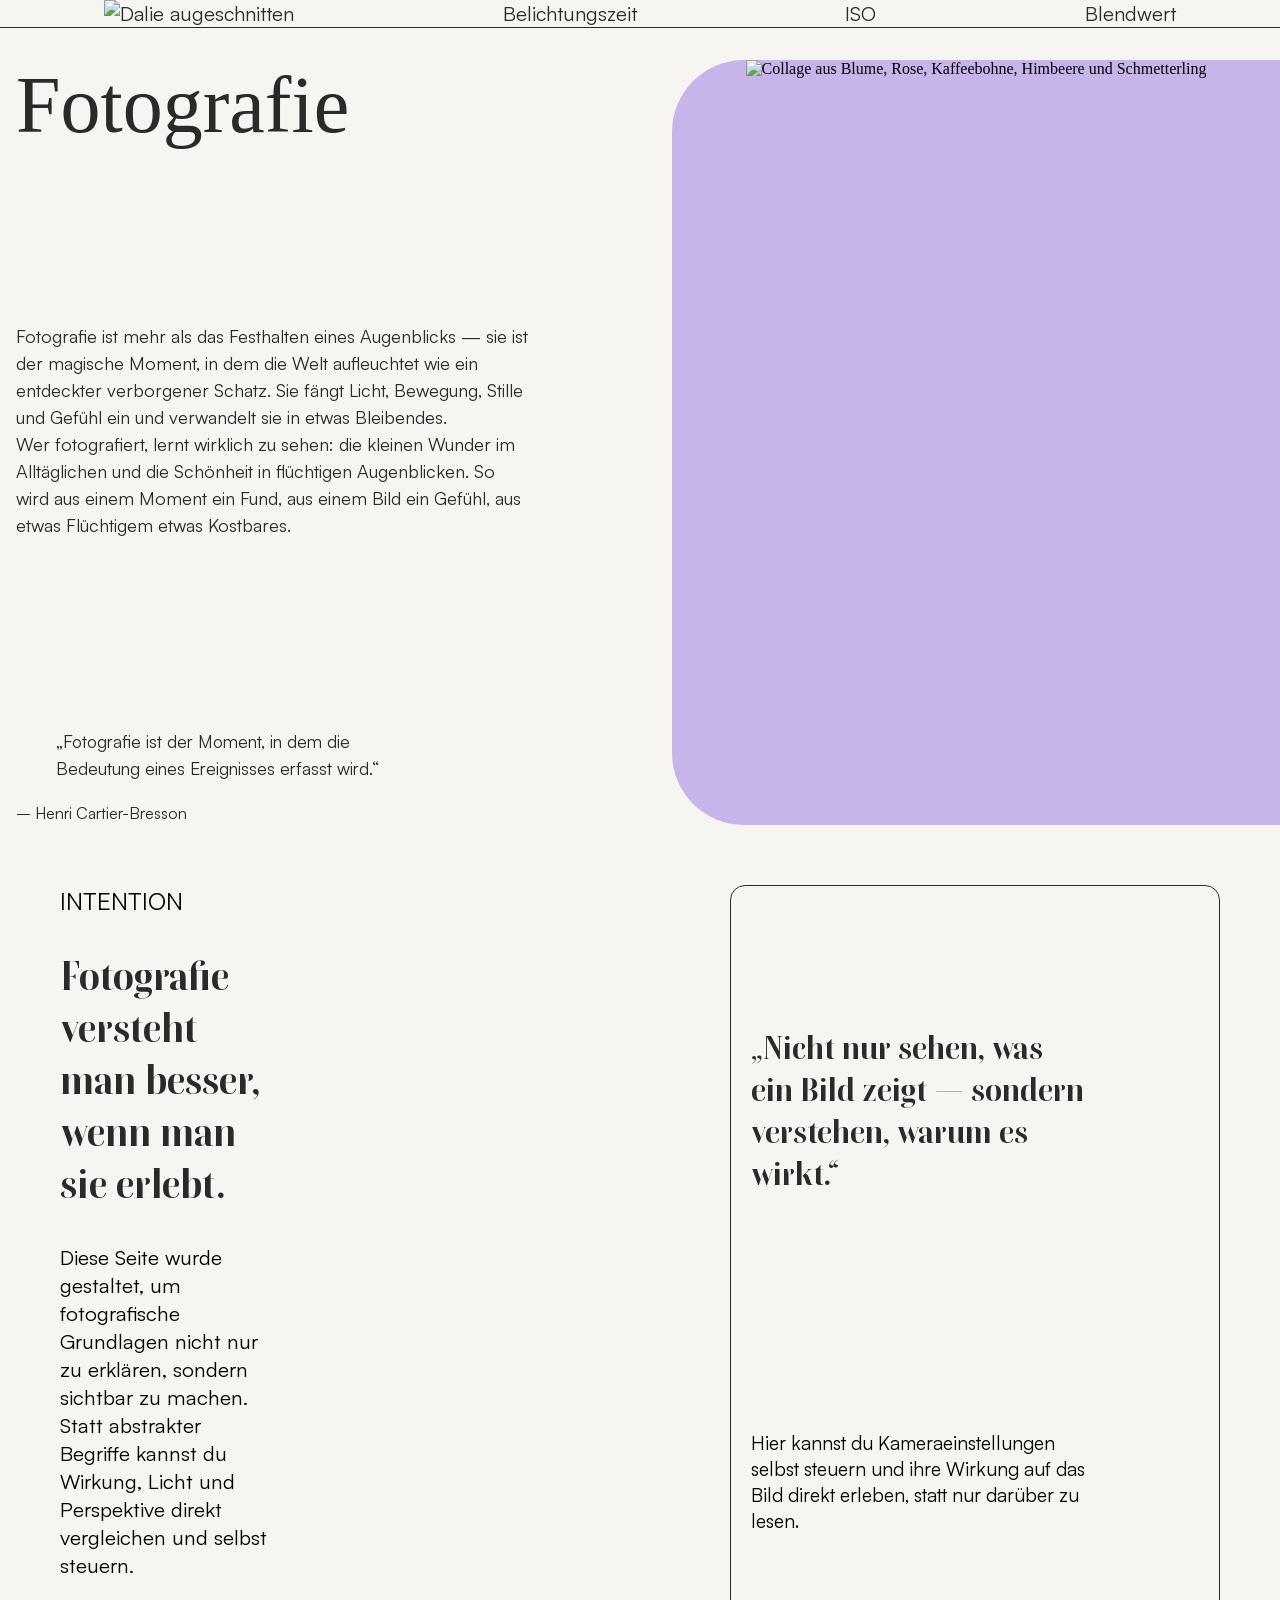
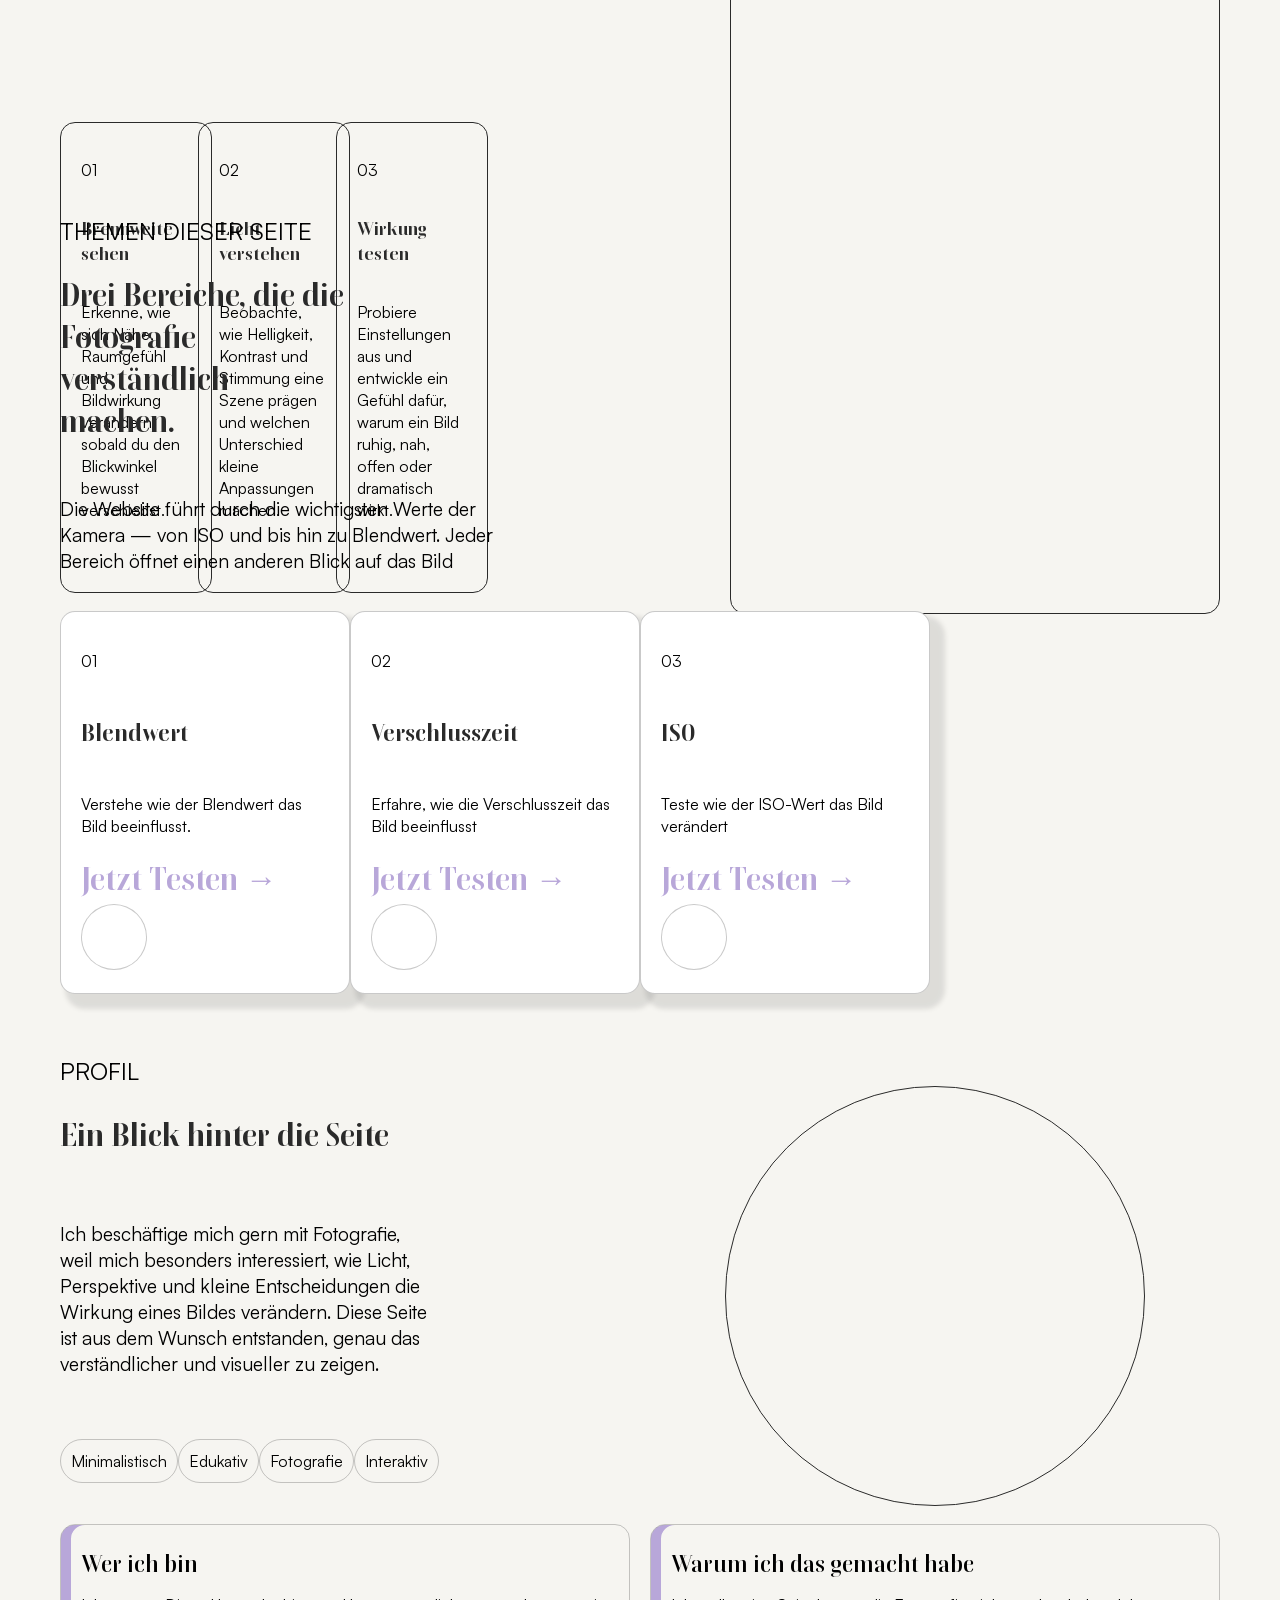
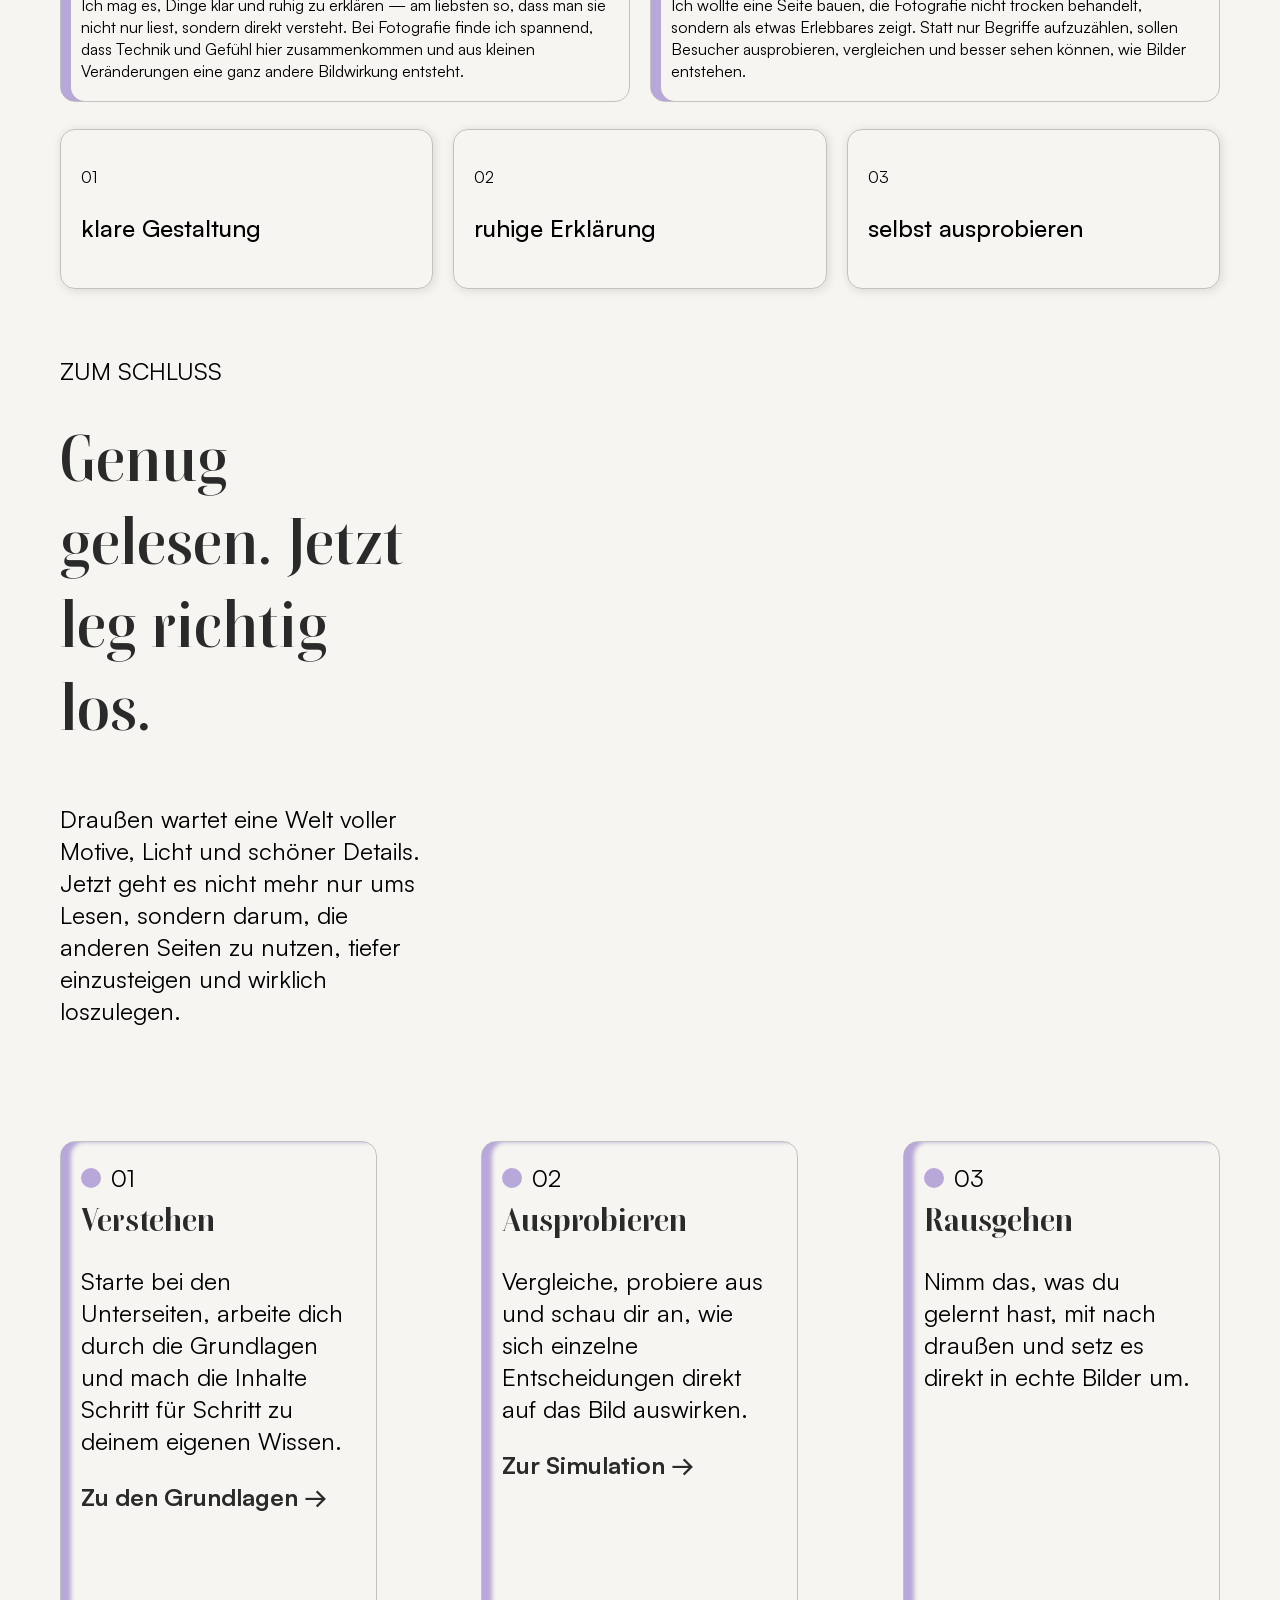
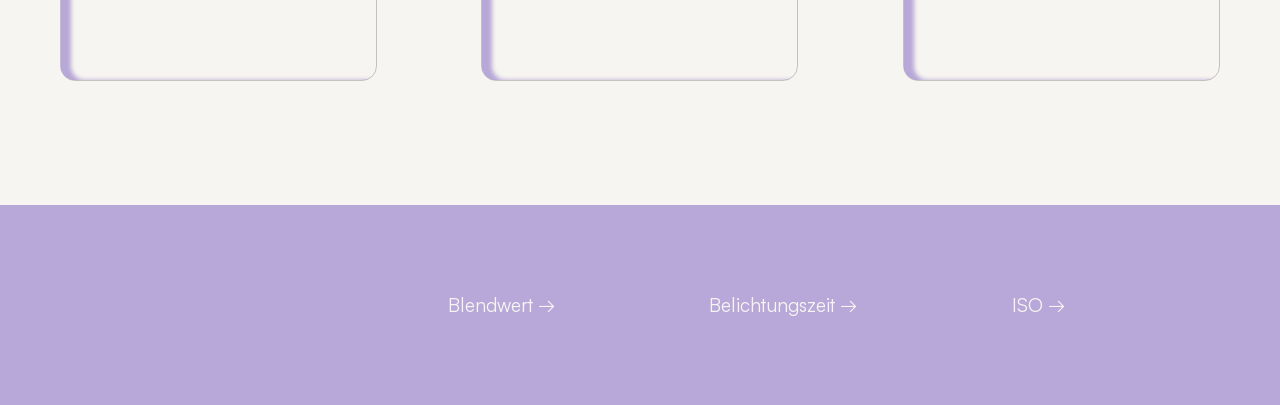
==== commit 3c79fd36: "Eliminate all Images" ====
--- a/index.html
+++ b/index.html
@@ -8,10 +8,10 @@
 </head>
 <body>
     <header>
-        <a href="/index.html"><img src="../img/figma/dalie_ausgeschnitten.png" alt="Dalie augeschnitten" class="icon"></a>
-        <a href="/pages/belichtungszeit.html">Belichtungszeit</a>
-        <a href="/pages/iso.html">ISO</a>
-        <a href="/pages/blendwert.html">Blendwert</a>
+        <a href="./index.html"><img src="https://iili.io/Cqd0iiu.png" alt="Dalie augeschnitten" class="icon"></a>
+        <a href="./pages/belichtungszeit.html">Belichtungszeit</a>
+        <a href="./pages/iso.html">ISO</a>
+        <a href="./pages/blendwert.html">Blendwert</a>
     </header>
 
   <section class="photo-section">
@@ -39,7 +39,7 @@
 </div>
 
 <div class="photo-visual">
-  <img src="./img/figma/hero-collage.png" alt="Collage aus Blume, Rose, Kaffeebohne, Himbeere und Schmetterling">
+  <img src="https://iili.io/Cqd0I8Q.png" alt="Collage aus Blume, Rose, Kaffeebohne, Himbeere und Schmetterling">
 </div>
   </section>
 
@@ -90,7 +90,7 @@
         <p class="topicNumber">01</p>
         <h3 class="cardHeading">Blendwert</h3>
         <p class="cardText">Verstehe wie der Blendwert das Bild beeinflusst.</p>
-        <a href="/pages/blendwert.html" class="topicLink">Jetzt Testen →</a>
+        <a href="./pages/blendwert.html" class="topicLink">Jetzt Testen →</a>
         <div class="topicIcon1"></div>
       
       </article>
@@ -98,7 +98,7 @@
         <p class="topicNumber">02</p>
         <h3 class="cardHeading">Verschlusszeit</h3>
         <p class="cardText">Erfahre, wie die Verschlusszeit das Bild beeinflusst</p>
-        <a href="/pages/Verschlusszeit.html" class="topicLink">Jetzt Testen →</a>
+        <a href="./pages/Verschlusszeit.html" class="topicLink">Jetzt Testen →</a>
         <div class="topicIcon2"></div>
       
       </article>
@@ -106,7 +106,7 @@
         <p class="topicNumber">03</p>
         <h3 class="cardHeading">ISO</h3>
         <p class="cardText">Teste wie der ISO-Wert das Bild verändert</p>
-        <a href="/pages/iso.html" class="topicLink">Jetzt Testen →</a>
+        <a href="./pages/iso.html" class="topicLink">Jetzt Testen →</a>
         <div class="topicIcon3"></div>
       </article>
     
--- a/styles.css
+++ b/styles.css
@@ -257,7 +257,7 @@
 .intentionKachelImg {
       width: 448px;
     height: 357px;
-    background: url(./img/figma/modirad.jpeg);
+    background: url(https://iili.io/Cqd0Xtt.jpg);
     background-repeat: no-repeat;
     background-position: center center;
     background-size: cover;
@@ -352,7 +352,7 @@
 }
 
 .topicIcon1 {
-  background-image: url(./img/figma/lancier-rose-7698947.png);
+  background-image: url(https://iili.io/Cqd0klf.png);
   width: 64px;
   height: 64px;
   background-repeat: no-repeat;
@@ -363,7 +363,7 @@
 }
 
 .topicIcon2 {
-  background-image: url(./img/figma/himbeere_ausgeschnitten_genau.png);
+  background-image: url(https://iili.io/Cqd0WNI.png);
   width: 64px;
   height: 64px;
   background-repeat: no-repeat;
@@ -374,18 +374,7 @@
 }
 
 .topicIcon3 {
-  background-image: url(./img/figma/schmetterling_blau_freigestellt.png);
-  width: 64px;
-  height: 64px;
-  background-repeat: no-repeat;
-  background-position: center center;
-  background-size: contain;
-  border: solid 1px var(--cardOutline);
-  border-radius: 100px;
-}
-
-.topicIcon4 {
-  background-image: url(./img/figma/dalie_ausgeschnitten.png);
+  background-image: url(https://iili.io/Cqd06x9.png);
   width: 64px;
   height: 64px;
   background-repeat: no-repeat;
@@ -509,7 +498,7 @@
   border: #2A2A2A solid 1px;
   justify-self: center;
   border-radius: 1000px;
-  background-image: url(./img/figma/profilbild.jpeg);
+  background-image: url(https://iili.io/Cqd0wVn.jpg);
   background-repeat: no-repeat;
   background-position: center center;
   background-size: cover;
@@ -649,7 +638,7 @@
 .footerIcon {
   width: 80px;
   height: 80px;
-  background-image: url(./img/figma/dalie_ausgeschnitten.png);
+  background-image: url(https://iili.io/Cqd0iiu.png);
   background-repeat: no-repeat;
   background-position: center center;
   background-size: contain;
@@ -828,20 +817,56 @@
 }
 
 .sliderImg {
-  background-image: url(./img/figma/modirad.jpeg);
+  border-radius: 30px;
+  box-shadow: 10px 10px 5px 5px rgba(0,0,0,0.1);
+}
+
+.sliderImgRight {
+  grid-area: img2;
+  background-image: url(https://www.adobe.com/de/creativecloud/photography/discover/media_1b42b63b15e342b59b1b112d3384cac710b45280a.jpg?width=2000&format=webply&optimize=medium);
   background-repeat: no-repeat;
   background-position: center center;
   background-size: cover;
-  border-radius: 30px;
-  box-shadow: 10px 10px 5px 5px rgba(0,0,0,0.1);
-}
-
-.sliderImgRight {
+}
+
+.sliderImgLeft {
   grid-area: img1;
-}
-
-.sliderImgLeft {
+  background-image: url(https://www.adobe.com/de/creativecloud/photography/discover/media_1b5fd0e4d1621a9ccdb0a73f3a8f57aaf7a25ab6a.jpg?width=2000&format=webply&optimize=medium);
+  background-repeat: no-repeat;
+  background-position: center center;
+  background-size: cover;
+}
+
+.sliderImgLeftIso {
+  grid-area: img1;
+  background-image: url(https://upload.wikimedia.org/wikipedia/commons/d/d1/Dynax_7D_iso100.jpg);
+  background-repeat: no-repeat;
+  background-position: center center;
+  background-size: cover;
+}
+
+.sliderImgRightIso {
+  grid-area: img1;
+  background-image: url(https://upload.wikimedia.org/wikipedia/commons/e/e9/Dynax_7D_iso3200.jpg);
+  background-repeat: no-repeat;
+  background-position: center center;
+  background-size: cover;
+}
+
+.sliderImgLeftBlendwert {
+  grid-area: img1;
+  background-image: url(https://www.adobe.com/de/creativecloud/photography/discover/media_1e2fbc6b8d0526ebf106c50a221655ca95b4f1e39.png?width=2000&format=webply&optimize=medium);
+  background-repeat: no-repeat;
+  background-position: center center;
+  background-size: cover;
+}
+
+.sliderImgRightBlendwert {
   grid-area: img2;
+  background-image: url(https://www.adobe.com/de/creativecloud/photography/discover/media_1aca2735afc0b416246bbf68de22b31ee39058920.png?width=2000&format=webply&optimize=medium);
+  background-repeat: no-repeat;
+  background-position: center center;
+  background-size: cover;
 }
 
 .sliderEyebrow {
